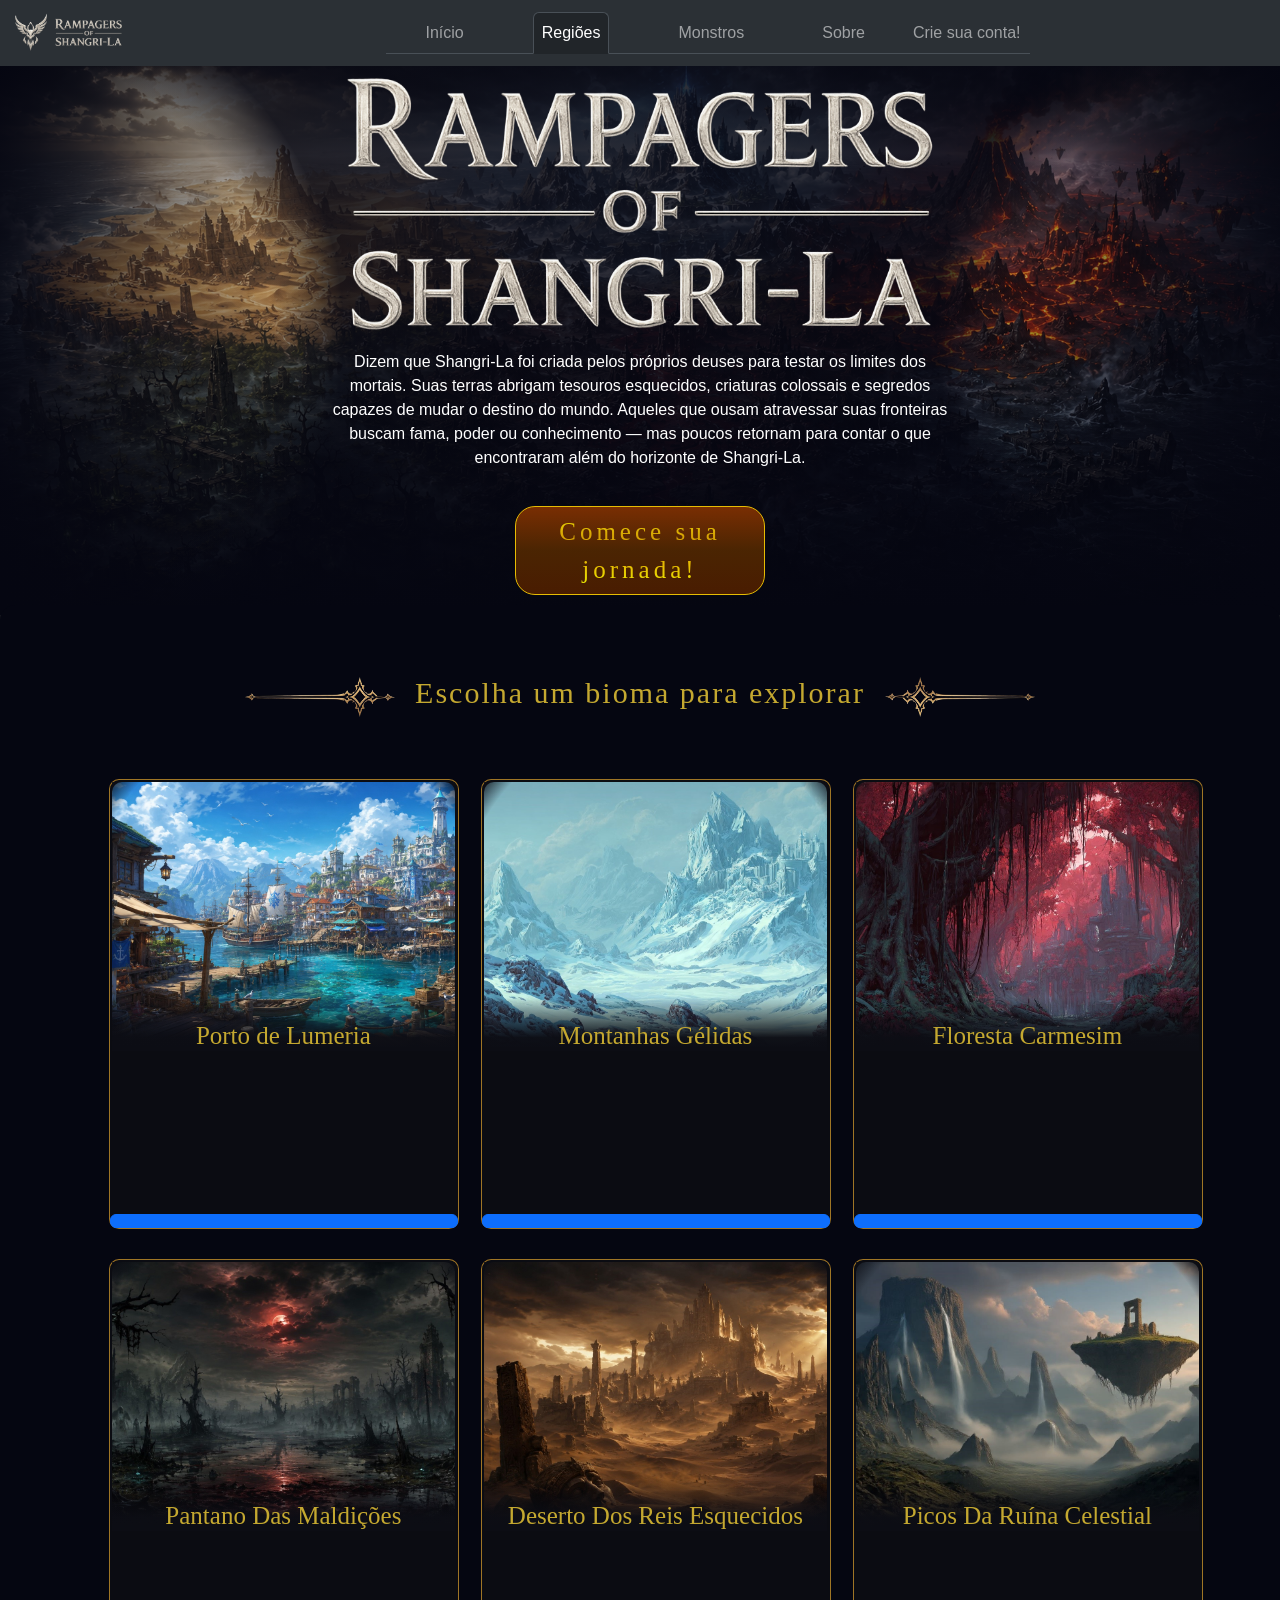
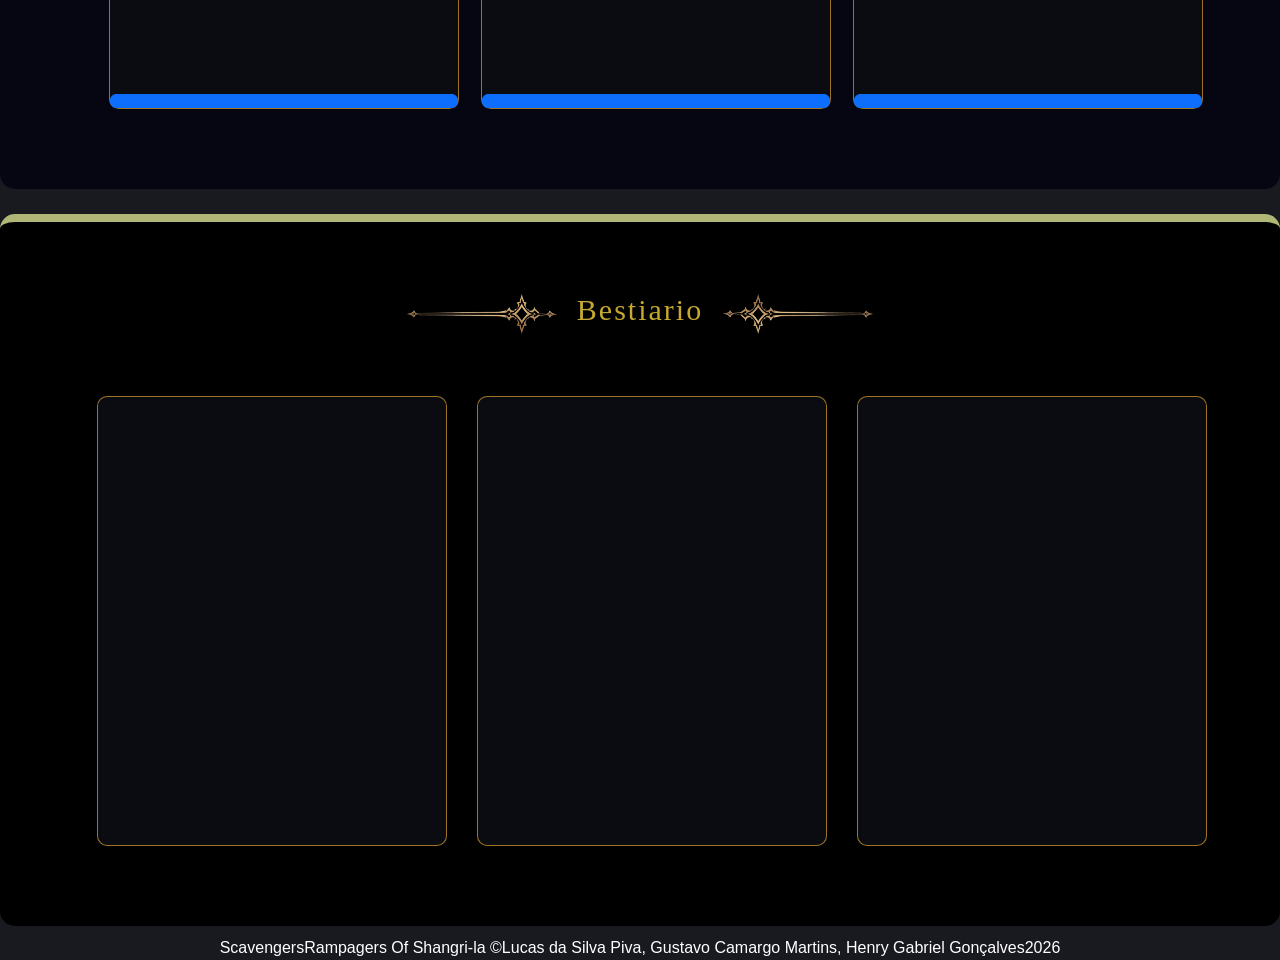
==== PaginaInicial/index.html @ 861e83c0 "feat: schemes of bestiario ajuste da navbar na pagina inicial. esquema do bestiario pronto." ====
<!DOCTYPE html>
<html lang="pt-br">
<head>
    <meta charset="UTF-8">
    <meta name="viewport" content="width=device-width, initial-scale=1.0">
    <title>Rampagers of Shangri-la</title>

    <link rel="stylesheet" href="https://cdn.jsdelivr.net/npm/bootstrap@5.3.8/dist/css/bootstrap.min.css">
    <link rel="stylesheet" href="./style.css">
</head>
<body>
    <header>
        <nav class="navbar navbar-expand-lg bg-body-tertiary fixed-top" data-bs-theme="dark">
            <div class="container-fluid">
                <a class="navbar-brand" href="#"><img class="nav-logo" src="./Assets/img/Logo_RampegesOfShangri-la.png" alt="Rampeges Of Shangri-la"></a>
                <button class="navbar-toggler" type="button" data-bs-toggle="collapse" data-bs-target="#navbarNav" aria-controls="navbarNav" aria-expanded="false" aria-label="Toggle navigation">
                <span class="navbar-toggler-icon"></span>
                </button>
                <div class="collapse navbar-collapse justify-content-center" id="navbarNav">
                <ul class="navbar-nav nav-tabs">
                    <li class="nav-item m-nav-itens">
                    <a class="nav-link active" aria-current="page" href="#inicio">Início</a>
                    </li>
                    <li class="nav-item m-nav-itens">
                    <a class="nav-link" href="#regioes">Regiões</a>
                    </li>
                    <li class="nav-item m-nav-itens">
                    <a class="nav-link" href="#monstros">Monstros</a>
                    </li>
                    <li class="nav-item m-nav-itens">
                    <a class="nav-link" href="#sobre">Sobre</a>
                    </li>
                    <li>
                    <a class="nav-link" href="../PaginaCadastro/index.html">Crie sua conta!</a>
                    </li>
                </ul>
                </div>
            </div>
        </nav>        
    </header>

    <div class="espacamento"></div>
    
    <body>
        <section class="hero" id="inicio">

            <div class="justify-content-center d-flex">
                <div class="d-sombra-centro d-flex row">
                    <div class="sombra-left col-6"></div>
                    <div class="sombra-right col-6"></div>
                </div>
            </div>

            <div class="d-titulo-inicio">
                <img class="titulo-inicio" src="./Assets/img/Titulo_RampegesOfShangri-la.png" alt="Rampagers Of Shangri-La">
            </div>

            <div class="row">
                <div class="col-3"></div>
                <p class="descricao-inicio col-6">
                    Dizem que Shangri-La foi criada pelos próprios deuses para testar os limites dos mortais.
                    Suas terras abrigam tesouros esquecidos, criaturas colossais e segredos capazes de mudar o destino do mundo.
                    Aqueles que ousam atravessar suas fronteiras buscam fama, poder ou conhecimento
                    — mas poucos retornam para contar o que encontraram além do horizonte de Shangri-La. 
                </p>
                <div class="col-3"></div>
            </div>
            <div class="justify-content-center d-flex">
                <div class="d-btn-explorar justify-content-center d-flex">
                    <a class="btn btn-primary" id="btn-explorar" href="">Comece sua jornada!</a>
                </div>
            </div>
        </section>
        <section id="regioes">
            <div class="container">
                <div class="d-titulo-regioes">
                    <img class="left-titulo-regioes" src="./Assets/img/decoracao.png" alt="">
                    <h4 class="titulo-regioes">Escolha um bioma para explorar</h4>
                    <img class="right-titulo-regioes" src="./Assets/img/decoracao.png" alt="">
                </div>
                <div class="container-regioes d-flex justify-content-center flex-wrap">                    
                    
                    <div class="div-card row justify-content-center d-flex">
                        <!-- Porto Luméria -->
                        <div class="col-4">
                            <div class="card-regiao card d-flex">
                                <div class="card-img-porto-lumeria card-img d-flex">
                                    <h1 class="h1-card-regiao">Porto de Lumeria</h1>
                                </div>
                                <p class="descricao-regiao"></p>
                                <a class="btn btn-primary btn-regiao" id="btn-regiao-porto-lumeria" href="../Biomas/PORTO/index.html"></a>
                            </div>
                        </div>

                        <!-- Montanhas Gélidas -->
                        <div class="col-4"> 
                            <div class="card-regiao card d-flex">
                                <div class="card-img-montanhas-gelidas card-img d-flex">
                                    <h1 class="h1-card-regiao">Montanhas Gélidas</h1>
                                </div>
                                <p class="descricao-regiao"></p>
                                <a class="btn btn-primary btn-regiao" id="btn-regiao-montanhas-gelidas" href="../Biomas/MONTANHAS-GELIDAS/index.html"></a>
                            </div>
                        </div>

                        <!-- Floresta Carmesim -->
                        <div class="col-4">
                            <div class="card-regiao card d-flex">
                                <div class="card-img-floresta-carmesim card-img d-flex">
                                    <h1 class="h1-card-regiao">Floresta Carmesim</h1>
                                </div>
                                <p class="descricao-regiao"></p>
                                <a class="btn btn-primary btn-regiao" id="btn-regiao-floresta-carmesim" href="../Biomas/FLORESTA-CARMESIM/index.html"></a>
                            </div>
                        </div>
                    </div>
                    <div class="div-card row justify-content-center d-flex">

                        <!-- Pantano Das Maldições -->
                        <div class="col-4">
                            <div class="card-regiao card d-flex">
                                <div class="card-img-pantano-maldicoes card-img d-flex">
                                    <h1 class="h1-card-regiao">Pantano Das Maldições</h1>
                                </div>
                                <p class="descricao-regiao"></p>
                                <a class="btn btn-primary btn-regiao" id="btn-regiao-pantano-maldicoes" href="../Biomas/PANTANO/index.html"></a>
                            </div>
                        </div>

                        <!-- Deserto Dos Reis Esquecidos -->
                        <div class="col-4">
                            <div class="card-regiao card d-flex">
                                <div class="card-img-deserto-reis-esquecidos card-img d-flex">
                                    <h1 class="h1-card-regiao">Deserto Dos Reis Esquecidos</h1>
                                </div>
                                <p class="descricao-regiao"></p>
                                <a class="btn btn-primary btn-regiao" id="btn-regiao-deserto-reis-esquecidos" href="../Biomas/DESERTO/index.html"></a>
                            </div>
                        </div>

                        <!-- Picos Da Ruína Celestial -->
                        <div class="col-4">
                            <div class="card-regiao card d-flex">
                                <div class="card-img-picos-ruina-celestial card-img d-flex">
                                    <h1 class="h1-card-regiao">Picos Da Ruína Celestial</h1>
                                </div>
                                <p class="descricao-regiao"></p>
                                <a class="btn btn-primary btn-regiao" id="btn-regiao-picos-ruina-celestial" href="../Biomas/PICO-CELESTIAL/index.html"></a>
                            </div>
                        </div>
                    </div>
                </div>
            </div>
        </section>
        <section id="monstros">
            <div class="container">
                <div class="d-titulo-monstros">
                    <img class="left-titulo-monstros" src="./Assets/img/decoracao.png" alt="">
                    <h2 class="titulo-monstros">Bestiario</h2>
                    <img class="right-titulo-monstros" src="./Assets/img/decoracao.png" alt="">
                </div>
                <div class="container-monstros d-flex justify-content-center gap-5 flex-wrap">
                    <div class="row justify-content-center">
                        <div class="col-4">
                            <div class="card-monstro card">
                                
                            </div>
                        </div>
                        <div class="col-4">
                            <div class="card-monstro card">
                                
                            </div>
                        </div>
                        <div class="col-4">
                            <div class="card-monstro card">
                                
                            </div>
                        </div>
                    </div>
                </div>
                
            </div>
        </section>
    </body>

    <footer class="justify-content-center d-flex inline">
        <div>Scavengers</div>
        <div>Rampagers Of Shangri-la ©      </div>
        <div>Lucas da Silva Piva, Gustavo Camargo Martins, Henry Gabriel Gonçalves      </div>
        <div>2026</div>
    </footer>

    <script src="./script.js"></script>
    <script src="https://cdn.jsdelivr.net/npm/bootstrap@5.3.8/dist/js/bootstrap.bundle.min.js"></script>
</body>
</html>
---- PaginaInicial/style.css ----
* {
    margin: 0;
    padding: 0;
    box-sizing: border-box;
}

body{
    background-color: #0c0d14f1;
    color: white;
    font-family: 'Segoe UI', Tahoma, Geneva, Verdana, sans-serif;
    margin: 0;
    padding: 0;
}

.m-nav-itens{
    margin-left: 30px;
    margin-right: 30px;
}

.nav-logo{
    height: 40px;
    width: 120px;
    margin: 0;
}

#inicio{
    position: relative;
    z-index: 0;
    background-image: url('./Assets/img/backgroudPaginaInicial.png');
    background-size: cover;
    scroll-margin-top: 80px;
    justify-content: center;
    display: block;
}

#inicio::before {
  content: "";
  position: absolute;
  inset: 0;
  background: linear-gradient(to top, rgb(5, 6, 17), transparent 60%);
}

.hero::after {
  content: "";
  position: absolute;
  inset: 0;
  background: radial-gradient(circle, transparent 40%, rgb(5, 6, 17));
}

.d-sombra-centro{
    position: absolute;
    inset: 0;
    z-index: 1;
}

/* sombra da esquerda */
.sombra-left{
    position: absolute;
    
    left: 0%;

    width: 50%;
    height: 100%;

    background: radial-gradient(
    circle at left,
    transparent 40%,
    rgba(5, 6, 17, 0.828) 50%,
    rgba(5, 6, 17, 0.835) 10%
    );
}

/* sombra da direita */
.sombra-right{
    position: absolute;
    
    right: 0%;

    width: 50%;
    height: 100%;

    background: radial-gradient(
    circle at right,
    transparent 40%,
    rgba(5, 6, 17, 0.828) 50%,
    rgba(5, 6, 17, 0.835) 10%
    );
}

.d-titulo-inicio{
    position: relative;
    z-index: 1;
    justify-content: center;
    display: flex;
}

.titulo-inicio{
    position: relative;
    z-index: 2;
    height: 300px;
    width: 600px;
}

.descricao-inicio{
    position: relative;
    z-index: 2;
    text-align:center;
}

.espacamento{
    margin-bottom: 50px;
}



.d-btn-explorar{
    z-index: 1;
    position: relative;
    width: 250px;
    margin: 20px;
    background:linear-gradient(
    to bottom,
    #792e03,
    #502701ec, 
    #491c01  
  );
    border:#e6bc03 1.5px solid;

    border-radius: 20px;
}

#btn-explorar{
    width: 200px;
    font-size: 25px;
    border: none;
    font-family: 'Cinzel', serif;
    letter-spacing: 4px;
    background: linear-gradient(
    to bottom,
    #f7ff05,
    #dfac05ec, 
    #e6bc03,  
    #e9fa00  
  );
  -webkit-background-clip: text;
  -webkit-text-fill-color: transparent;
  background-clip: text;
}

.card{
    transition: 0.3s;
}

.card:hover{
    transform: scale(1.05);
}

.div-card{
    display: flex;
    justify-content: center; 
    flex-wrap: wrap;         
    width: 100%;
}

.card-img{
    width: 98.5%;
    margin: 2px;
    border-radius: 10px;
    border-bottom-left-radius: 0;
    border-bottom-right-radius: 0;
    height: 60%;
    position: relative;
}

#regioes{
    position: relative;
    z-index: 1;
    background-color: rgb(5, 6, 17);
    scroll-margin-top: 60px;
    padding-top: 30px;
    padding-bottom: 80px;
    margin-bottom: 25px;
    margin-top: -10px;
    border-radius: 15px;

    flex-direction: column;
    align-items: center;    
    justify-content: center;
    display: flex;
}

.card-regiao{
    background-color: #0c0d14f1;
    width: 350px;
    height: 450px;
    color: white;

    display: flex;
    justify-content: flex-end;

    margin-top: 30px;
    margin-right: 15px;
    margin-left: 15px;

    border-radius: 10px;
    border: 1px solid #c8912ac9;
}

.d-titulo-regioes{
    justify-content: center;
    align-items: center;
    display: flex;
    padding-top: 40px;
    padding-bottom: 30px;
}

.titulo-regioes{
    font-size: 30px;
    font-family: 'Cinzel', serif;
    letter-spacing: 2px;
    color: #c4a830;
   
}

.left-titulo-regioes{
    margin-top: 0px;
    height: 40px;
    width: 150px;
    margin-right: 20px;
}

.right-titulo-regioes{
    margin-top: 0px;
    margin-left: 20px;
    height: 40px;
    width: 150px;
    
    rotate: 180deg;
}
.h1-card-regiao{
    font-family: 'Cinzel', serif;
    font-size: 25px;
    color: #c4a830;
    position: absolute;
    bottom: 0;   
    text-align: justify;                
    margin: 0;
}

.descricao-regiao{
    text-align: justify;
}

/* Porto De Luméria */

.card-img-porto-lumeria{
    position: absolute;
    top: 0;
    left: 0;
    padding: 10px;
    background-image:url(./Assets/img/portoDeLumeria.jpeg);
    background-size: cover;
    justify-content: center;
}

.card-img-porto-lumeria::before {
  content: "";
  position: absolute;
  inset: 0;
  background: linear-gradient(to top, #0c0d14 1%, #0c0d14fa 5%, transparent 20%);
}

.card-img-porto-lumeria::after {
  content: "";
  position: absolute;
  inset: 0;
  background: radial-gradient(circle, transparent 90%, #0c0d14ce 100%, #0c0d14c2 30%);
}

/* Montanhas Gélidas */

.card-img-montanhas-gelidas{
    position: absolute;
    top: 0;
    left: 0;
    padding: 10px;
    background-image:url(./Assets/img/montanhasGelidas.jpeg);
    background-size: cover;
    justify-content: center;
}

.card-img-montanhas-gelidas::before {
  content: "";
  position: absolute;
  inset: 0;
  background: linear-gradient(to top, #0c0d14 1%, #0c0d14fa 5%, transparent 20%);
}

.card-img-montanhas-gelidas::after {
  content: "";
  position: absolute;
  inset: 0;
  background: radial-gradient(circle, transparent 90%, #0c0d14ce 100%, #0c0d14c2 30%);
}

/* Floresta Carmesim */

.card-img-floresta-carmesim{
    position: absolute;
    top: 0;
    left: 0;
    padding: 10px;
    background-image:url(./Assets/img/florestaCarmesim.jpeg);
    background-size: cover;
    justify-content: center;
}

.card-img-floresta-carmesim::before {
  content: "";
  position: absolute;
  inset: 0;
  background: linear-gradient(to top, #0c0d14 1%, #0c0d14fa 5%, transparent 20%);
}

.card-img-floresta-carmesim::after {
  content: "";
  position: absolute;
  inset: 0;
  background: radial-gradient(circle, transparent 90%, #0c0d14ce 100%, #0c0d14c2 30%);
}

/* Pantano Das Maldições */

.card-img-pantano-maldicoes{
    position: absolute;
    top: 0;
    left: 0;
    padding: 10px;
    background-image:url(./Assets/img/pantanoDasMaldicoes.jpeg);
    background-size: cover;
    justify-content: center;
}

.card-img-pantano-maldicoes::before {
  content: "";
  position: absolute;
  inset: 0;
  background: linear-gradient(to top, #0c0d14 1%, #0c0d14fa 5%, transparent 20%);
}

.card-img-pantano-maldicoes::after {
  content: "";
  position: absolute;
  inset: 0;
  background: radial-gradient(circle, transparent 90%, #0c0d14ce 100%, #0c0d14c2 30%);
}

/* Deserto Dos Reis Esquecidos */

.card-img-deserto-reis-esquecidos{
    position: absolute;
    top: 0;
    left: 0;
    padding: 10px;
    background-image:url(./Assets/img/desertoDosReisEsquecidos.jpeg);
    background-size: cover;
    justify-content: center;
}

.card-img-deserto-reis-esquecidos::before {
  content: "";
  position: absolute;
  inset: 0;
  background: linear-gradient(to top, #0c0d14 1%, #0c0d14fa 5%, transparent 20%);
}

.card-img-deserto-reis-esquecidos::after {
  content: "";
  position: absolute;
  inset: 0;
  background: radial-gradient(circle, transparent 90%, #0c0d14ce 100%, #0c0d14c2 30%);
}

/* Picos Da Ruína Celestial */

.card-img-picos-ruina-celestial{
    position: absolute;
    top: 0;
    left: 0;
    padding: 10px;
    background-image:url(./Assets/img/picosDaRuinaCelestial.jpeg);
    background-size: cover;
    justify-content: center;
}

.card-img-picos-ruina-celestial::before {
  content: "";
  position: absolute;
  inset: 0;
  background: linear-gradient(to top, #0c0d14 1%, #0c0d14fa 5%, transparent 20%);
}

.card-img-picos-ruina-celestial::after {
  content: "";
  position: absolute;
  inset: 0;
  background: radial-gradient(circle, transparent 90%, #0c0d14ce 100%, #0c0d14c2 30%);
}

#monstros{
    background-color: black;
    scroll-margin-top: 80px;
    padding-top: 30px;
    padding-bottom: 80px;
    margin-bottom: 10px;
    border-top: 8px solid #dfe796c9;
    border-radius: 15px;

    justify-content: center;
    align-items: center;
    display: flex;
}

.d-titulo-monstros{
    justify-content: center;
    align-items: center;
    display: flex;
    padding-top: 40px;
    padding-bottom: 30px;
}

.titulo-monstros{
    font-size: 30px;
    font-family: 'Cinzel', serif;
    letter-spacing: 2px;
    color: #c4a830;
   
}

.left-titulo-monstros{
    margin-top: 0px;
    height: 40px;
    width: 150px;
    margin-right: 20px;
}

.right-titulo-monstros{
    margin-top: 0px;
    margin-left: 20px;
    height: 40px;
    width: 150px;
    
    rotate: 180deg;
}

.card-monstro{
    background-color: #0c0d14f1;
    width: 350px;
    height: 450px;
    color: white;

    display: flex;
    justify-content: flex-end;

    margin-top: 30px;
    margin-right: 15px;
    margin-left: 15px;

    border-radius: 10px;
    border: 1px solid #c8912ac9;
}
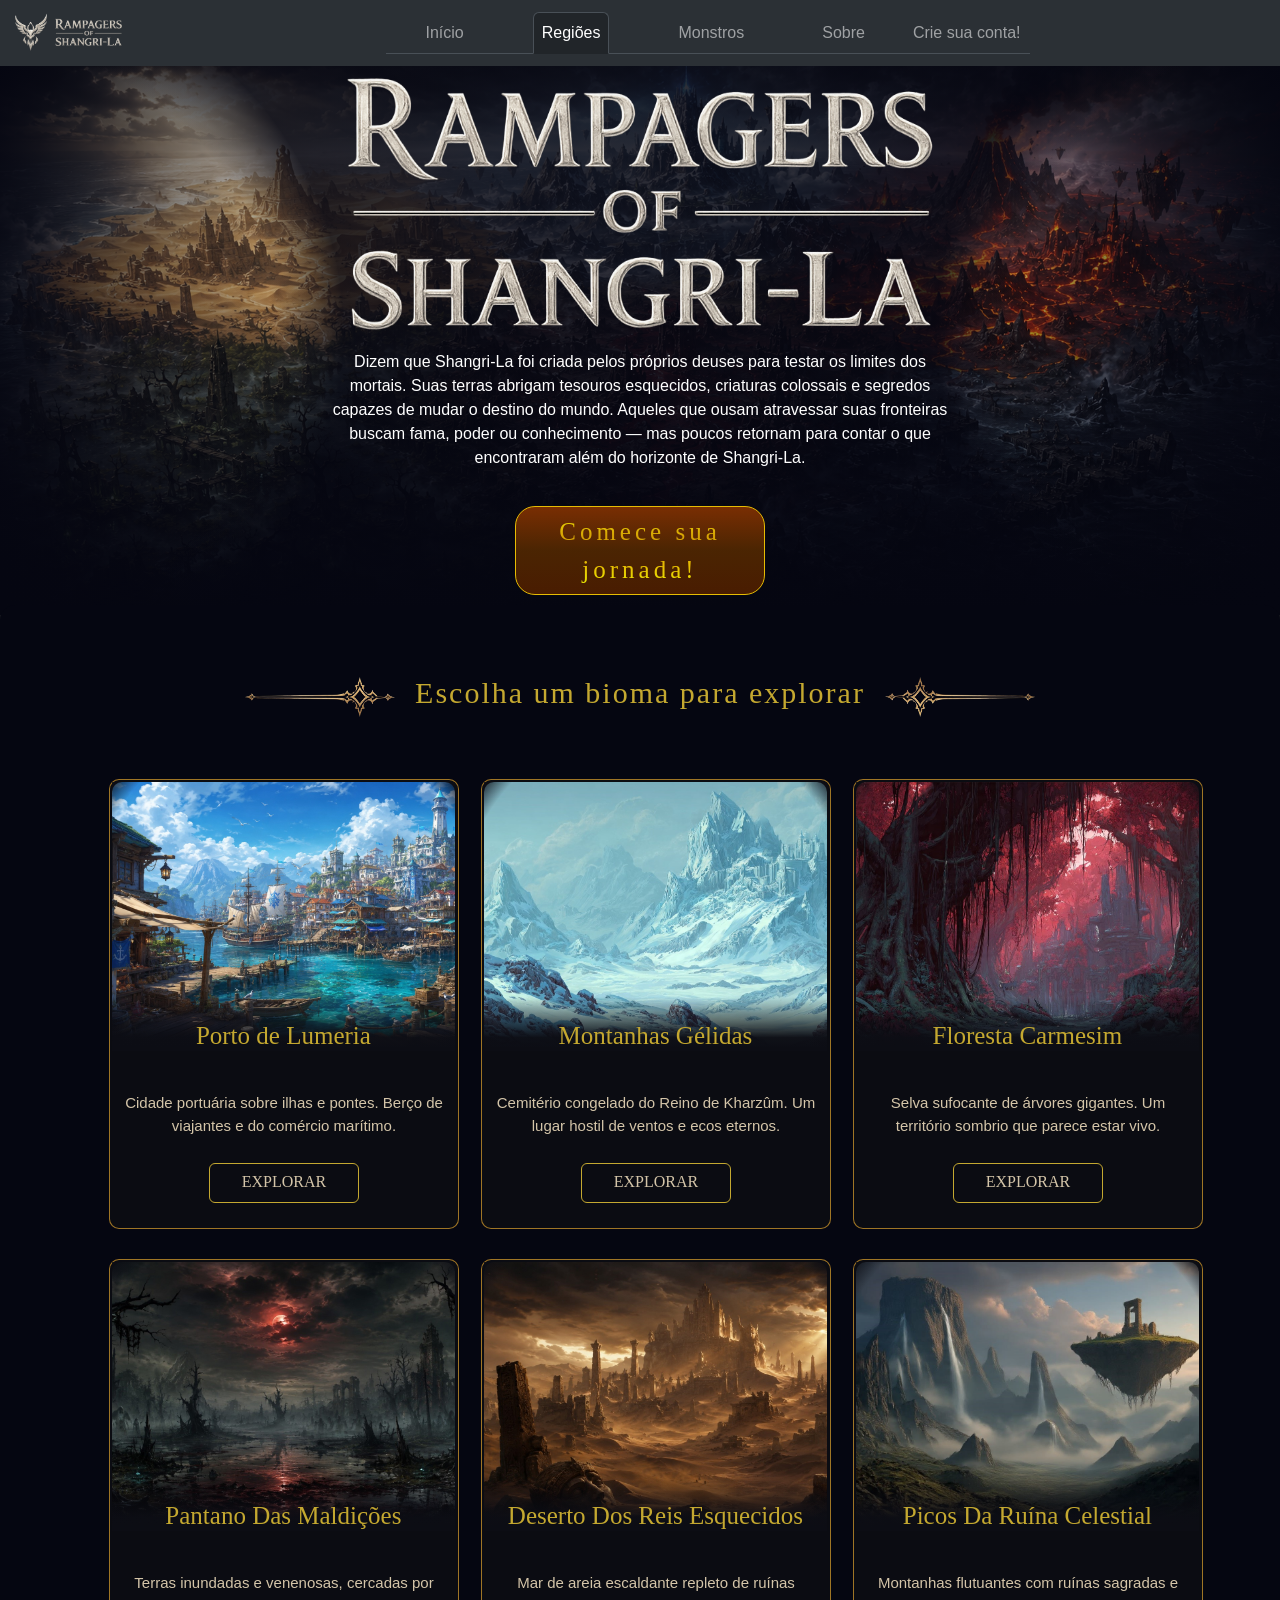
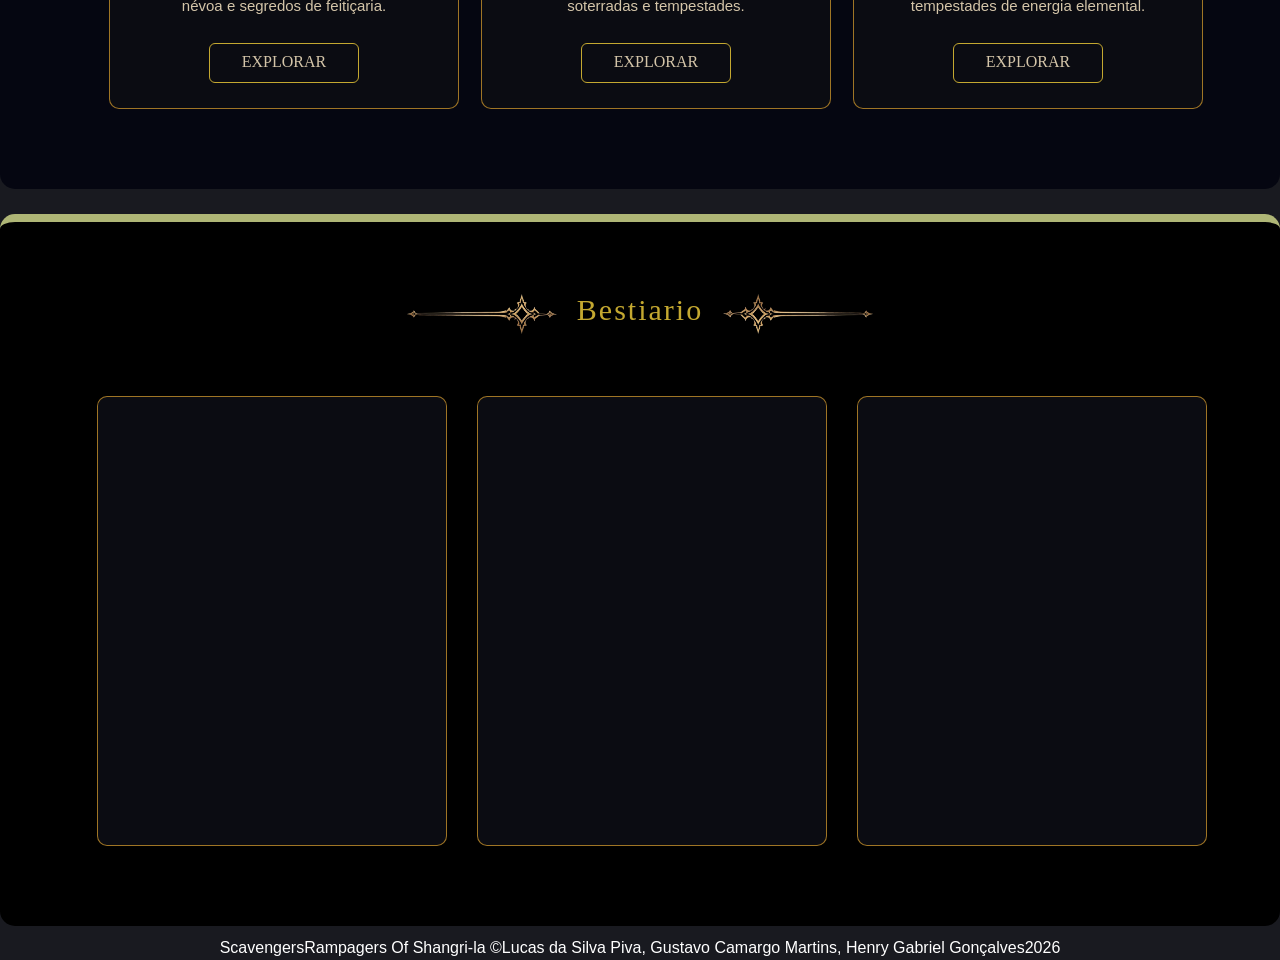
==== commit ac83fcb2: "Merge branch 'main' of https://github.com/Gustavock22/Rampagers-of-Shangri-la" ====
--- a/PaginaInicial/index.html
+++ b/PaginaInicial/index.html
@@ -87,8 +87,9 @@
                                 <div class="card-img-porto-lumeria card-img d-flex">
                                     <h1 class="h1-card-regiao">Porto de Lumeria</h1>
                                 </div>
-                                <p class="descricao-regiao"></p>
-                                <a class="btn btn-primary btn-regiao" id="btn-regiao-porto-lumeria" href="../Biomas/PORTO/index.html"></a>
+                                <p class="descricao-regiao">
+                                    Cidade portuária sobre ilhas e pontes. Berço de viajantes e do comércio marítimo.
+                                </p> <a class="btn btn-regiao btn-regiao-texto" id="btn-regiao-porto-lumeria" href="../Biomas/PORTO/index.html">EXPLORAR</a>
                             </div>
                         </div>
 
@@ -98,8 +99,9 @@
                                 <div class="card-img-montanhas-gelidas card-img d-flex">
                                     <h1 class="h1-card-regiao">Montanhas Gélidas</h1>
                                 </div>
-                                <p class="descricao-regiao"></p>
-                                <a class="btn btn-primary btn-regiao" id="btn-regiao-montanhas-gelidas" href="../Biomas/MONTANHAS-GELIDAS/index.html"></a>
+                                <p class="descricao-regiao">
+                                    Cemitério congelado do Reino de Kharzûm. Um lugar hostil de ventos e ecos eternos.                                </p>
+                                <a class="btn btn-regiao btn-regiao-texto" id="btn-regiao-montanhas-gelidas" href="../Biomas/MONTANHAS-GELIDAS/index.html">EXPLORAR</a>
                             </div>
                         </div>
 
@@ -109,8 +111,9 @@
                                 <div class="card-img-floresta-carmesim card-img d-flex">
                                     <h1 class="h1-card-regiao">Floresta Carmesim</h1>
                                 </div>
-                                <p class="descricao-regiao"></p>
-                                <a class="btn btn-primary btn-regiao" id="btn-regiao-floresta-carmesim" href="../Biomas/FLORESTA-CARMESIM/index.html"></a>
+                                <p class="descricao-regiao">
+                                    Selva sufocante de árvores gigantes. Um território sombrio que parece estar vivo.                                </p>
+                                <a class="btn btn-regiao btn-regiao-texto" id="btn-regiao-floresta-carmesim" href="../Biomas/FLORESTA-CARMESIM/index.html">EXPLORAR</a>
                             </div>
                         </div>
                     </div>
@@ -122,8 +125,10 @@
                                 <div class="card-img-pantano-maldicoes card-img d-flex">
                                     <h1 class="h1-card-regiao">Pantano Das Maldições</h1>
                                 </div>
-                                <p class="descricao-regiao"></p>
-                                <a class="btn btn-primary btn-regiao" id="btn-regiao-pantano-maldicoes" href="../Biomas/PANTANO/index.html"></a>
+                                <p class="descricao-regiao">
+                                    Terras inundadas e venenosas, cercadas por névoa e segredos de feitiçaria.
+                                </p>
+                                <a class="btn btn-regiao btn-regiao-texto" id="btn-regiao-pantano-maldicoes" href="../Biomas/PANTANO/index.html">EXPLORAR</a>
                             </div>
                         </div>
 
@@ -133,8 +138,10 @@
                                 <div class="card-img-deserto-reis-esquecidos card-img d-flex">
                                     <h1 class="h1-card-regiao">Deserto Dos Reis Esquecidos</h1>
                                 </div>
-                                <p class="descricao-regiao"></p>
-                                <a class="btn btn-primary btn-regiao" id="btn-regiao-deserto-reis-esquecidos" href="../Biomas/DESERTO/index.html"></a>
+                                <p class="descricao-regiao">
+                                    Mar de areia escaldante repleto de ruínas soterradas e tempestades.
+                                </p>
+                                <a class="btn btn-regiao btn-regiao-texto" id="btn-regiao-deserto-reis-esquecidos" href="../Biomas/DESERTO/index.html">EXPLORAR</a>
                             </div>
                         </div>
 
@@ -144,8 +151,10 @@
                                 <div class="card-img-picos-ruina-celestial card-img d-flex">
                                     <h1 class="h1-card-regiao">Picos Da Ruína Celestial</h1>
                                 </div>
-                                <p class="descricao-regiao"></p>
-                                <a class="btn btn-primary btn-regiao" id="btn-regiao-picos-ruina-celestial" href="../Biomas/PICO-CELESTIAL/index.html"></a>
+                                <p class="descricao-regiao">
+                                    Montanhas flutuantes com ruínas sagradas e tempestades de energia elemental.
+                                </p>
+                                <a class="btn btn-regiao btn-regiao-texto" id="btn-regiao-picos-ruina-celestial" href="../Biomas/PICO-CELESTIAL/index.html">EXPLORAR</a>
                             </div>
                         </div>
                     </div>
--- a/PaginaInicial/style.css
+++ b/PaginaInicial/style.css
@@ -189,14 +189,16 @@
     display: flex;
 }
 
-.card-regiao{
+.card-regiao {
     background-color: #0c0d14f1;
     width: 350px;
     height: 450px;
     color: white;
 
     display: flex;
+    flex-direction: column;
     justify-content: flex-end;
+    align-items: center; 
 
     margin-top: 30px;
     margin-right: 15px;
@@ -405,6 +407,29 @@
   position: absolute;
   inset: 0;
   background: radial-gradient(circle, transparent 90%, #0c0d14ce 100%, #0c0d14c2 30%);
+}
+
+.descricao-regiao{
+    color: #D4C5A9;
+    font-size: 15px;
+    text-align: center;
+    padding: 10px;
+}
+
+.btn-regiao{
+    height: 40px;
+    width: 150px;
+    margin-bottom: 25px;
+    border: 1px solid #c4a830;
+}
+.btn-regiao:hover {
+    border: 1px solid #c4a830;     
+    color: #FFF;
+    background-color: rgba(196, 168, 48, 0.1);
+}
+.btn-regiao-texto{
+    font-family: 'Cinzel', serif;
+    color : #D4C5A9;
 }
 
 #monstros{
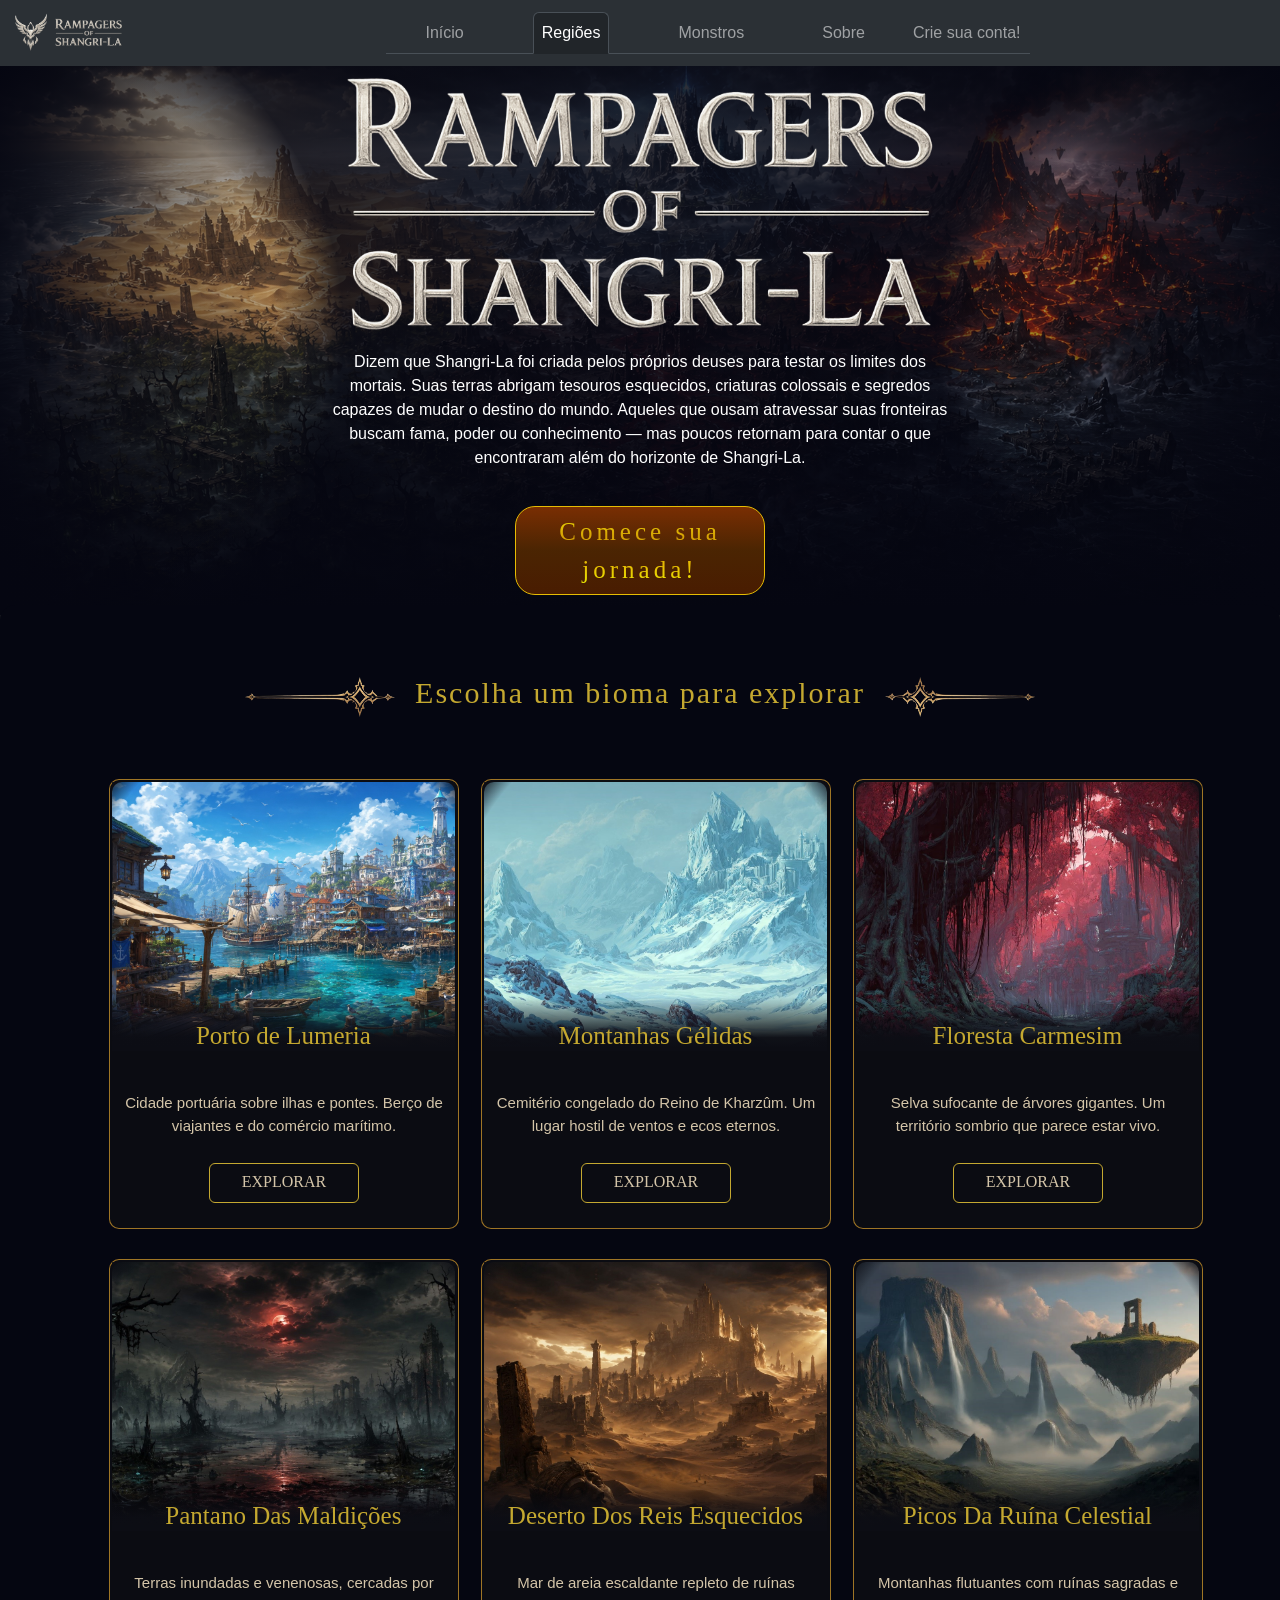
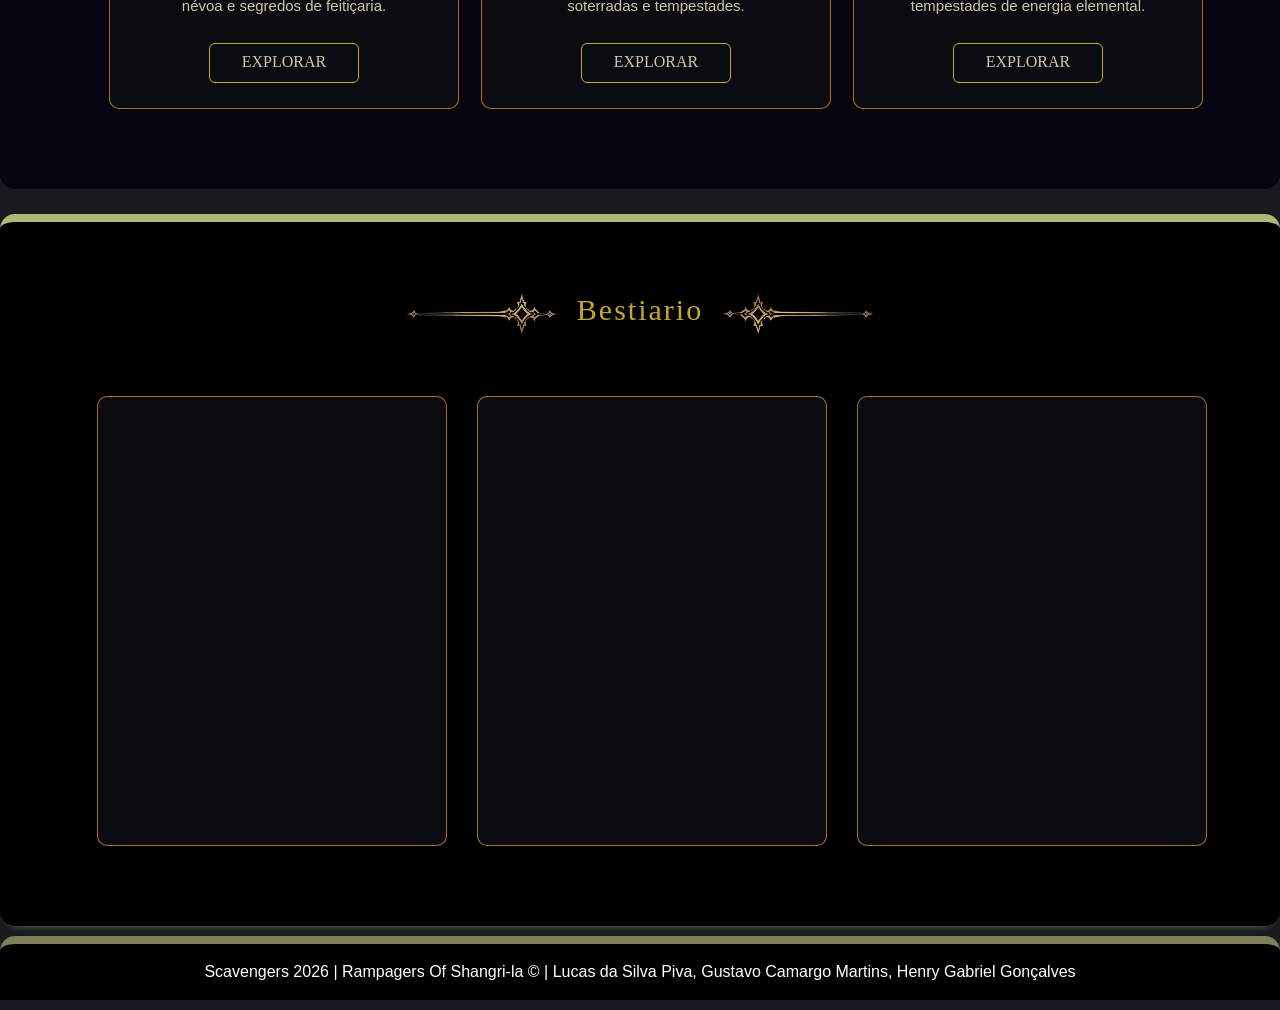
==== commit 298fc7c4: "feat: section and footer of Página inicial criada a section sobre. finalizado o footer." ====
--- a/PaginaInicial/index.html
+++ b/PaginaInicial/index.html
@@ -71,6 +71,7 @@
                 </div>
             </div>
         </section>
+
         <section id="regioes">
             <div class="container">
                 <div class="d-titulo-regioes">
@@ -161,6 +162,7 @@
                 </div>
             </div>
         </section>
+
         <section id="monstros">
             <div class="container">
                 <div class="d-titulo-monstros">
@@ -187,16 +189,22 @@
                         </div>
                     </div>
                 </div>
-                
+            </div>
+        </section>
+
+        <section id="sobre">
+            <div class="container">
+
             </div>
         </section>
     </body>
 
-    <footer class="justify-content-center d-flex inline">
-        <div>Scavengers</div>
-        <div>Rampagers Of Shangri-la ©      </div>
-        <div>Lucas da Silva Piva, Gustavo Camargo Martins, Henry Gabriel Gonçalves      </div>
-        <div>2026</div>
+    <footer class="text-white text-center py-3">
+        <div class="mb-0">
+            Scavengers 2026 |
+            Rampagers Of Shangri-la © |
+            Lucas da Silva Piva, Gustavo Camargo Martins, Henry Gabriel Gonçalves 
+        </div>
     </footer>
 
     <script src="./script.js"></script>
--- a/PaginaInicial/style.css
+++ b/PaginaInicial/style.css
@@ -444,6 +444,8 @@
     justify-content: center;
     align-items: center;
     display: flex;
+
+    box-shadow: 0 8px 10px -10px #dfe796a1;
 }
 
 .d-titulo-monstros{
@@ -497,3 +499,12 @@
 
 
 
+footer{
+    background-color: black;
+    padding-top: 30px;
+    padding-bottom: 80px;
+    margin-bottom: 10px;
+    border-top: 8px solid #9ea371c9;
+    border-top-left-radius: 15px;
+    border-top-right-radius: 15px;
+}
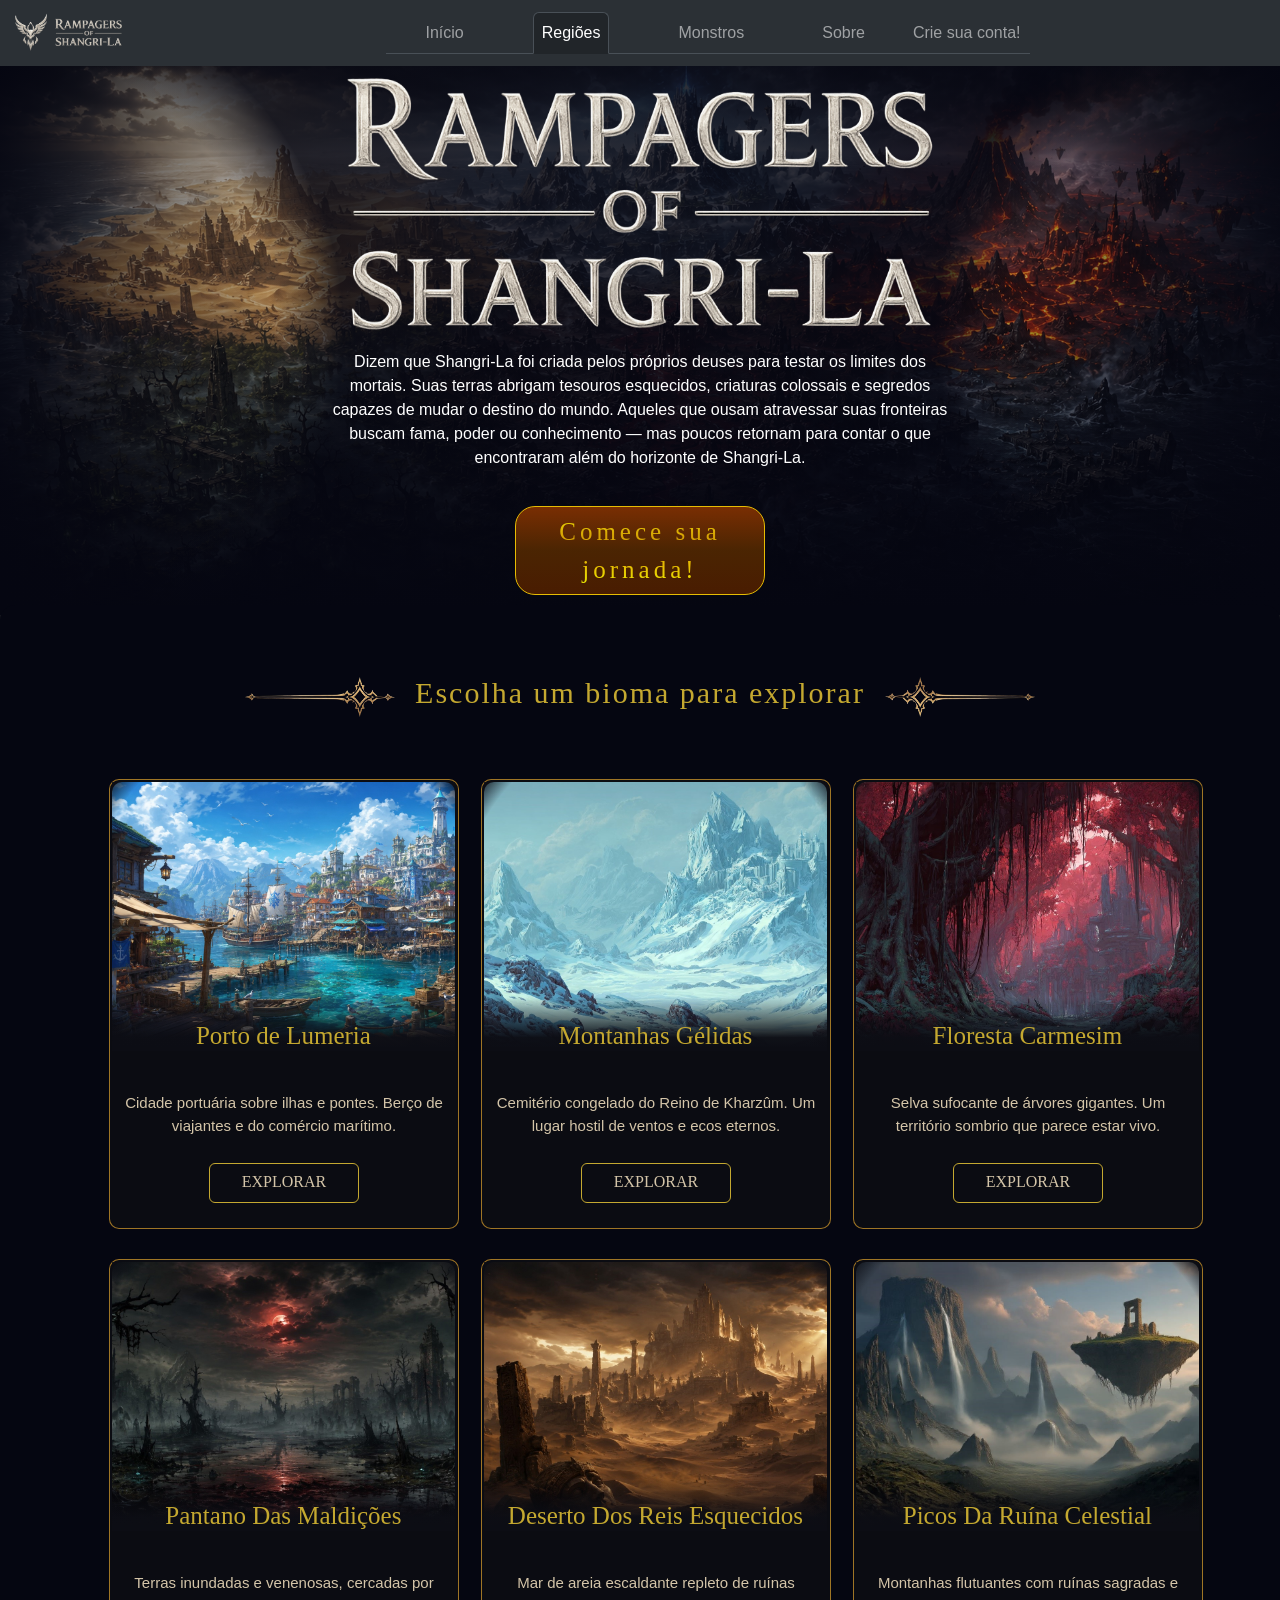
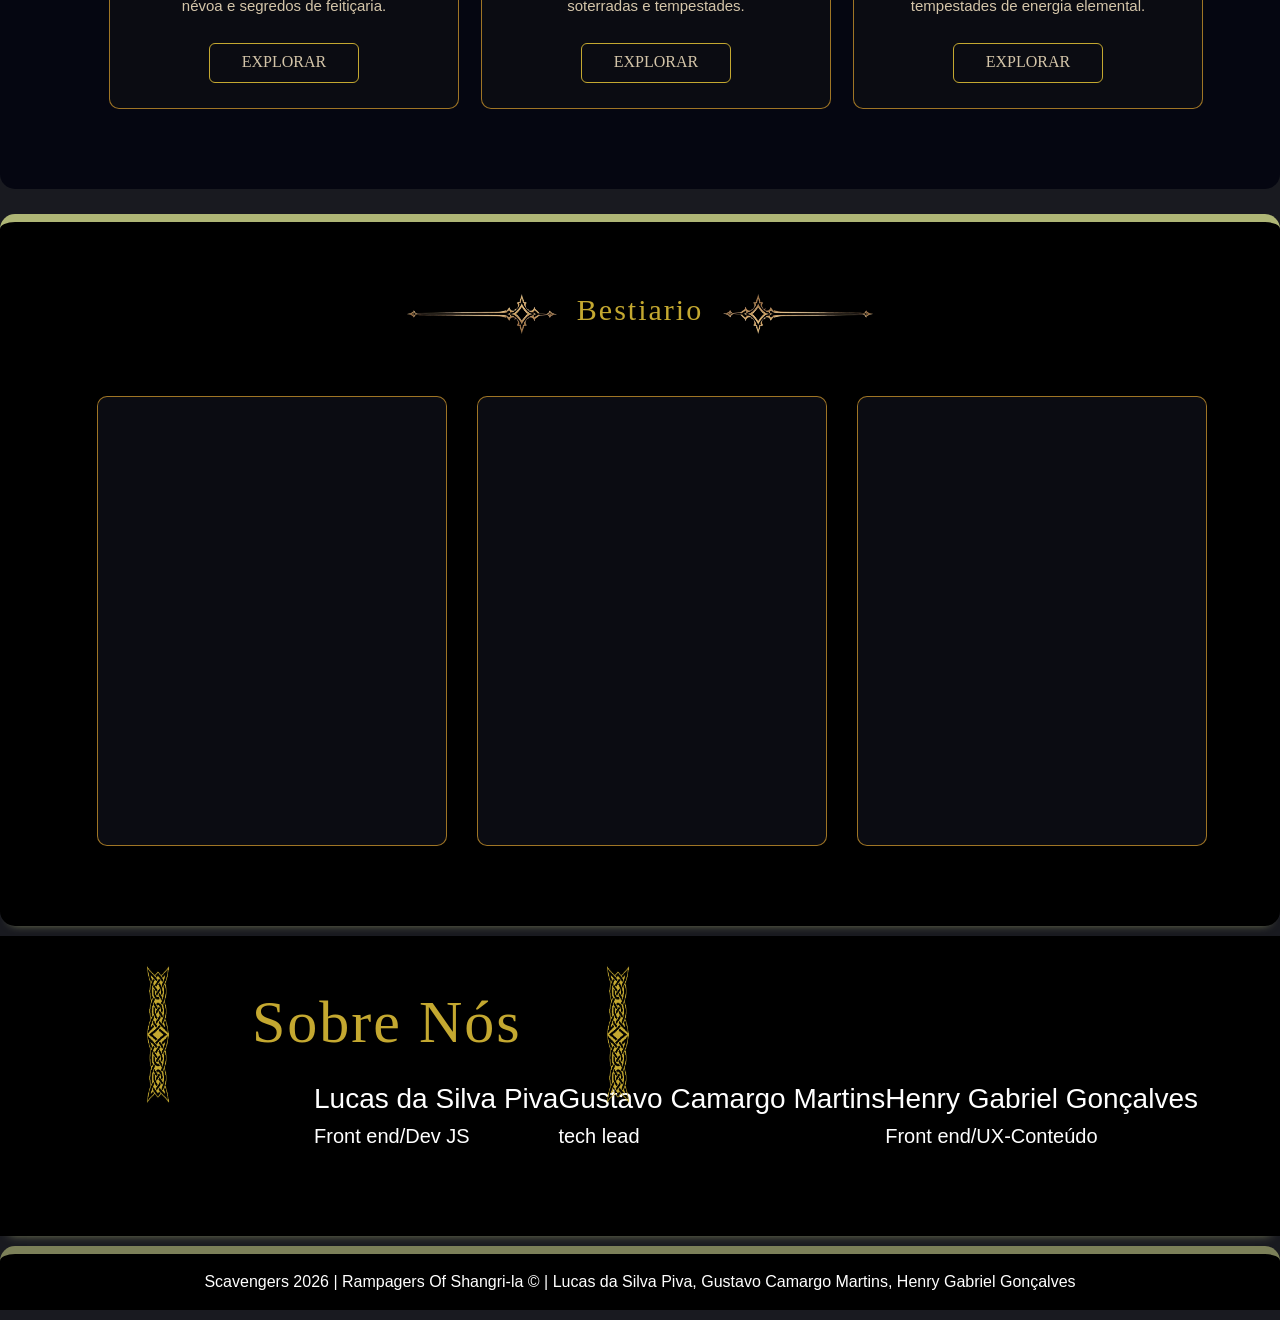
==== commit 22af2b0f: "feat: sobre and css esqueleto da section sobre e base do CSS." ====
--- a/PaginaInicial/index.html
+++ b/PaginaInicial/index.html
@@ -194,7 +194,34 @@
 
         <section id="sobre">
             <div class="container">
-
+                <div class="d-titulo-sobre d-flex">
+                    <img class="left-titulo-sobre" src="./Assets/img/entalhe.png" alt="">
+                    <h2 class="titulo-sobre">Sobre Nós</h2>
+                    <img class="right-titulo-sobre" src="./Assets/img/entalhe.png" alt="">
+                </div>
+                <div class="d-descricao-sobre">
+                    <p class="descricao-sobre"></p>
+                </div>
+                <div class="d-integrantes d-flex">
+                    <div class="lucas">
+                        <div class="card-nome card-lucas">
+                            <h3 class="nome-lucas">Lucas da Silva Piva</h3>
+                            <h5 class="integrante-funcao funcao-lucas">Front end/Dev JS</h5>
+                        </div>
+                    </div>
+                    <div class="gustavo">
+                        <div class="card-nome card-gustvo">
+                            <h3 class="nome-gustavo">Gustavo Camargo Martins</h3>
+                            <h5 class="integrante-funcao funcao-gustavo">tech lead</h5>
+                        </div>
+                    </div>
+                    <div class="henry">
+                        <div class="card-nome card-henry">
+                            <h3 class="nome-henry">Henry Gabriel Gonçalves</h3>
+                            <h5 class="integrante-funcao funcao-henry">Front end/UX-Conteúdo</h5>
+                        </div>
+                    </div>
+                </div>
             </div>
         </section>
     </body>
@@ -203,7 +230,7 @@
         <div class="mb-0">
             Scavengers 2026 |
             Rampagers Of Shangri-la © |
-            Lucas da Silva Piva, Gustavo Camargo Martins, Henry Gabriel Gonçalves 
+            Lucas da Silva Piva, Gustavo Camargo Martins, Henry Gabriel Gonçalves
         </div>
     </footer>
 
--- a/PaginaInicial/style.css
+++ b/PaginaInicial/style.css
@@ -499,6 +499,55 @@
 
 
 
+
+#sobre{
+    background-color: black;
+    scroll-margin-top: 80px;
+    padding-top: 30px;
+    padding-bottom: 80px;
+    margin-bottom: 10px; 
+    display: flex;
+
+    box-shadow: 0 8px 10px -10px #dfe796a1;
+}
+
+.d-titulo-sobre{
+    padding-top: 20px;
+    align-items: center;
+}
+
+.titulo-sobre{
+    font-size: 60px;
+    font-family: 'Cinzel', serif;
+    letter-spacing: 2px;
+    color: #c4a830;
+}
+
+.left-titulo-sobre{
+    margin-top: 20px;
+    margin-right: 20px;
+    height: 40px;
+    width: 150px;
+    
+    rotate: 90deg;
+}
+.right-titulo-sobre{
+    margin-top: 20px;
+    margin-left: 20px;
+    height: 40px;
+    width: 150px;
+    
+    rotate: 90deg;
+}
+
+.d-integrantes{
+    float: right;
+
+    clear: both;
+}
+
+
+
 footer{
     background-color: black;
     padding-top: 30px;
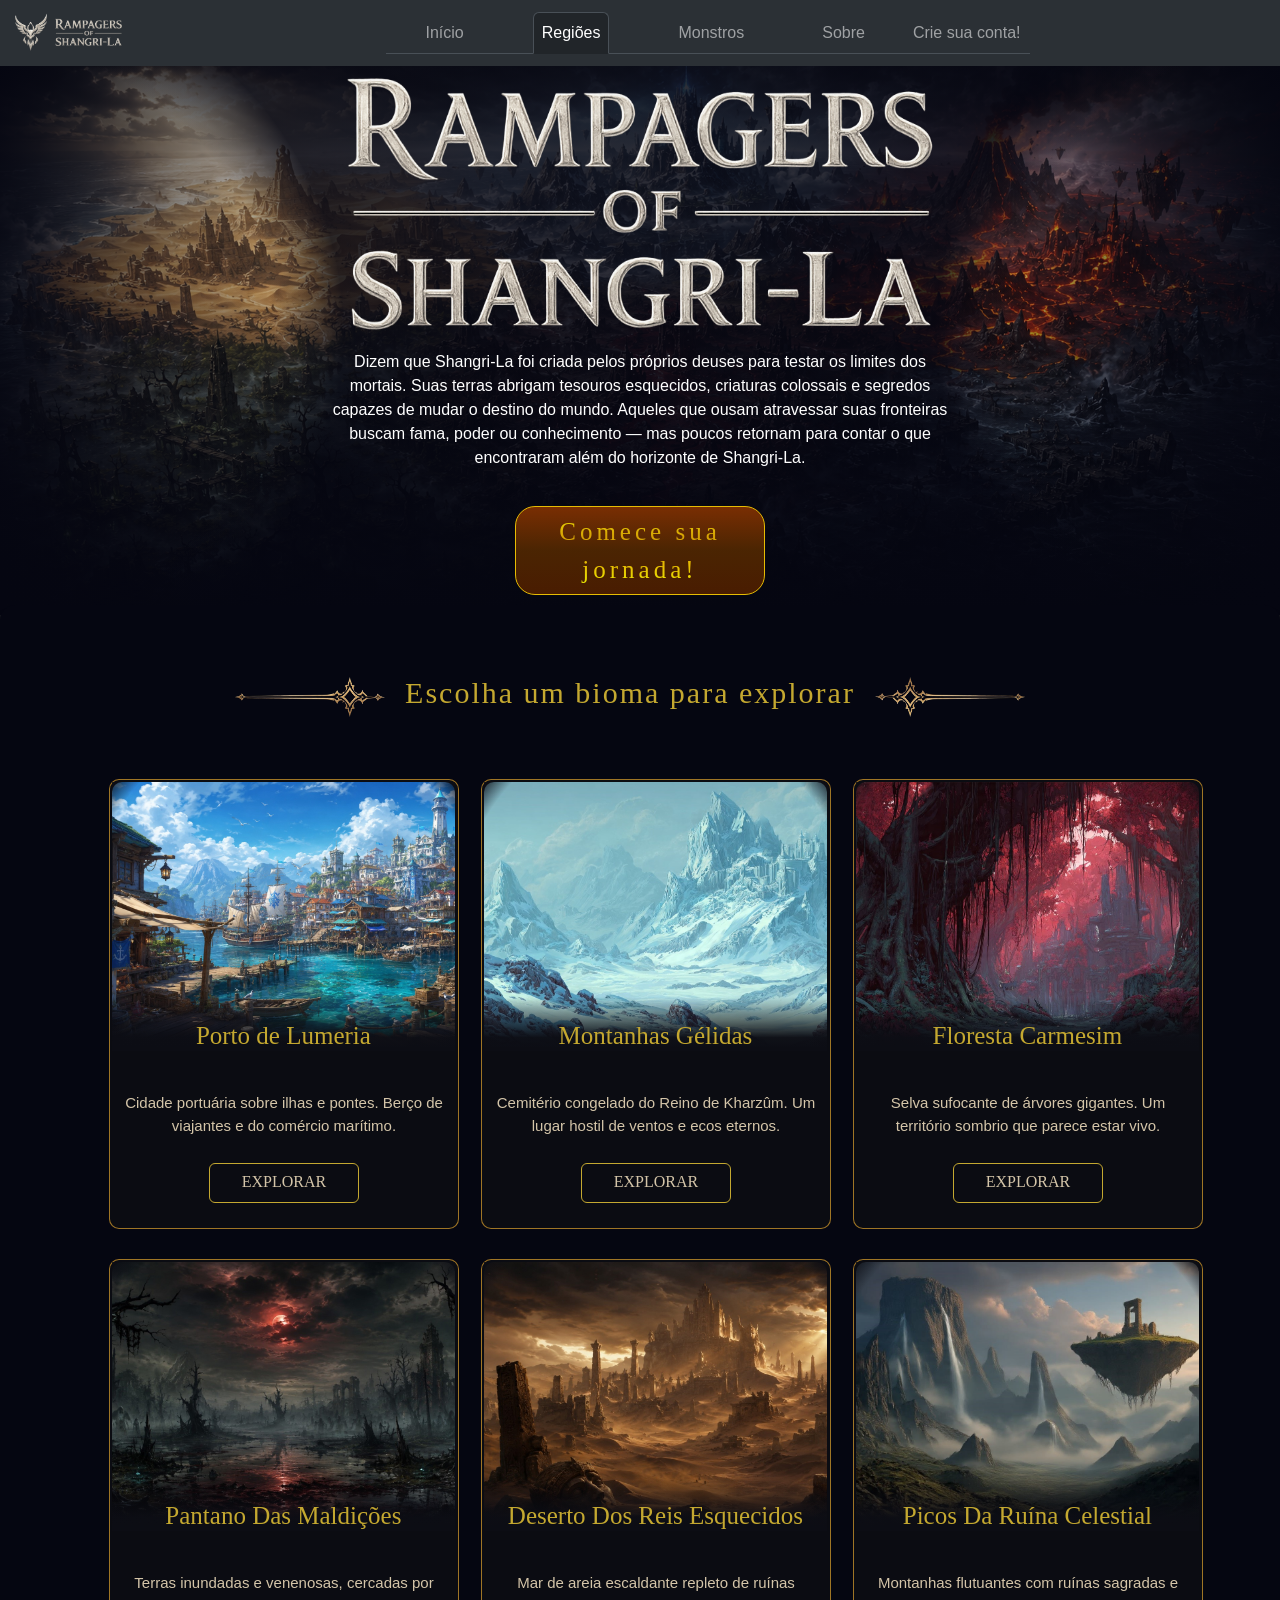
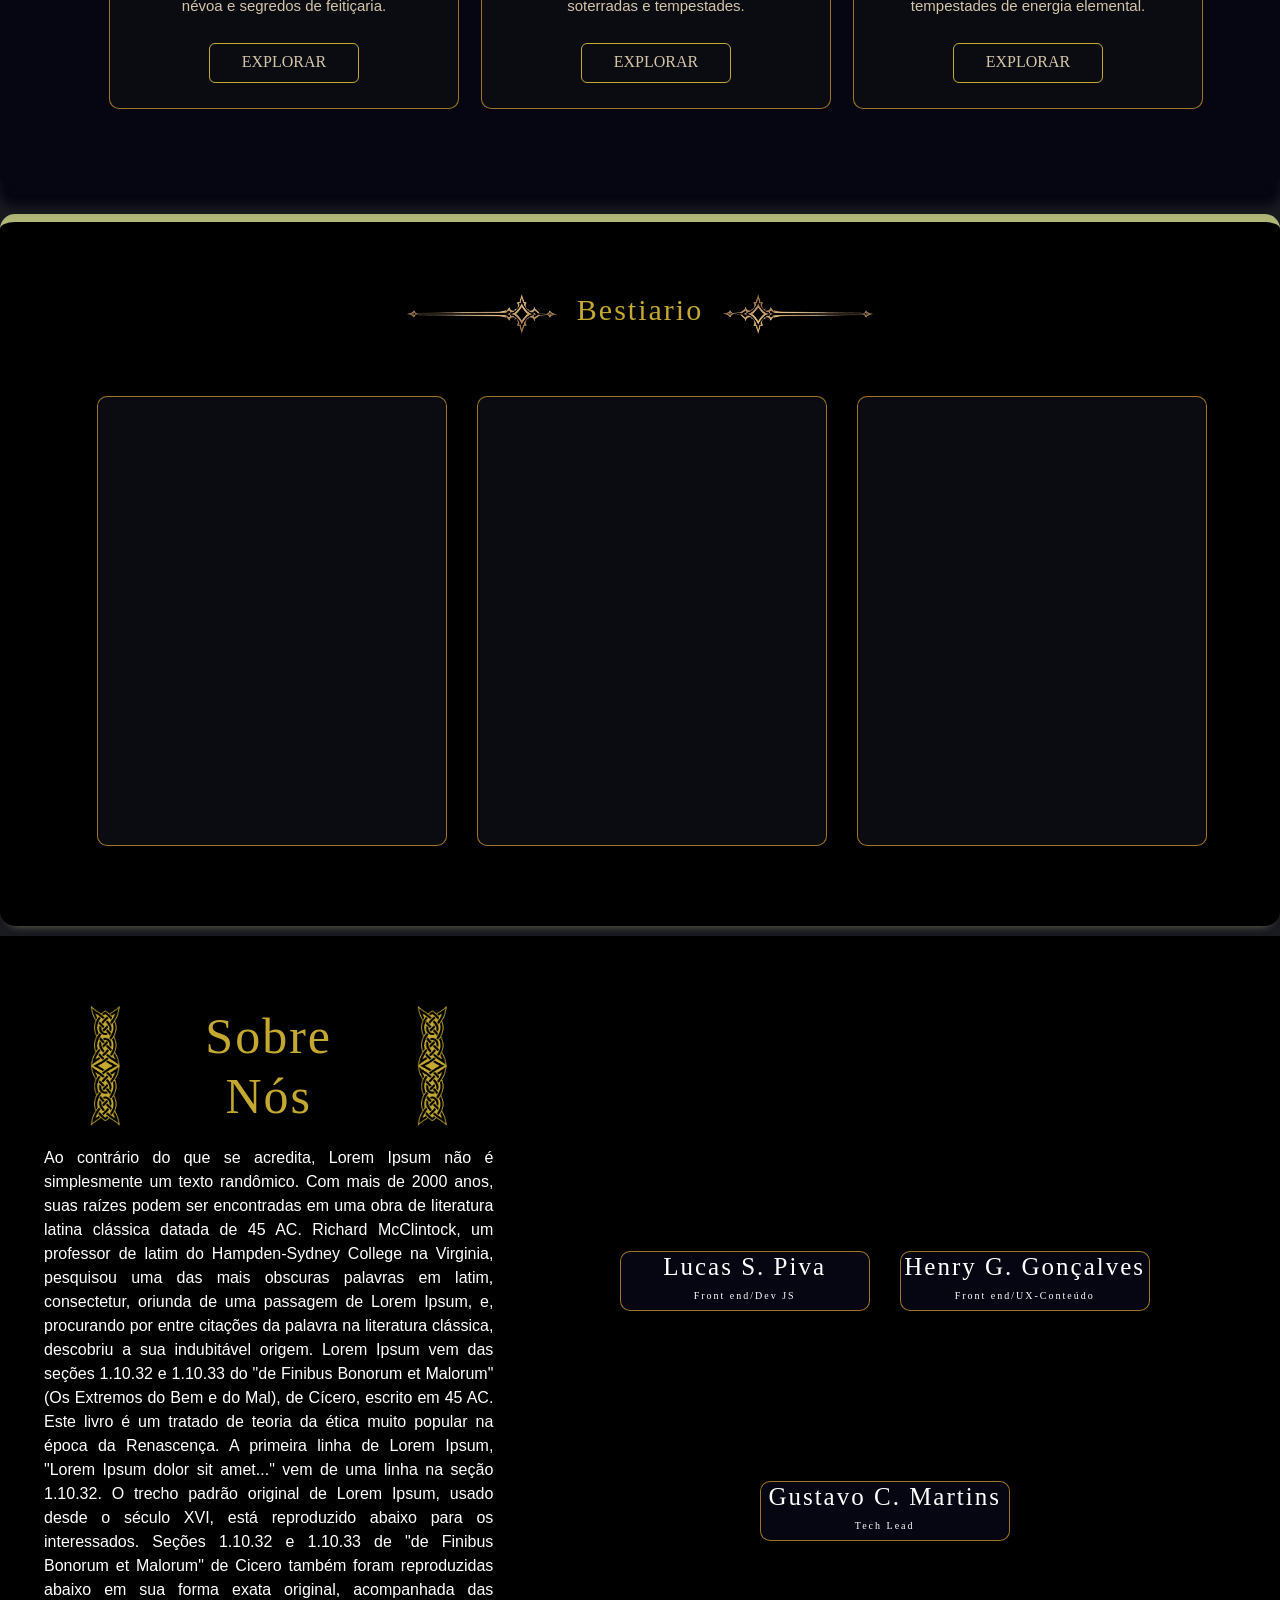
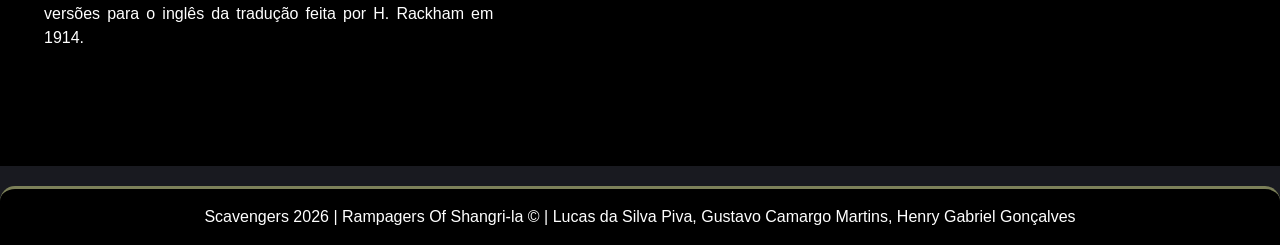
==== commit e45f6496: "feat: adjust of section "sobre", 80% ajustes na formatação, posicionamento e modelo da pagina sobre." ====
--- a/PaginaInicial/index.html
+++ b/PaginaInicial/index.html
@@ -193,32 +193,58 @@
         </section>
 
         <section id="sobre">
-            <div class="container">
-                <div class="d-titulo-sobre d-flex">
-                    <img class="left-titulo-sobre" src="./Assets/img/entalhe.png" alt="">
-                    <h2 class="titulo-sobre">Sobre Nós</h2>
-                    <img class="right-titulo-sobre" src="./Assets/img/entalhe.png" alt="">
-                </div>
-                <div class="d-descricao-sobre">
-                    <p class="descricao-sobre"></p>
-                </div>
-                <div class="d-integrantes d-flex">
-                    <div class="lucas">
-                        <div class="card-nome card-lucas">
-                            <h3 class="nome-lucas">Lucas da Silva Piva</h3>
-                            <h5 class="integrante-funcao funcao-lucas">Front end/Dev JS</h5>
-                        </div>
-                    </div>
-                    <div class="gustavo">
-                        <div class="card-nome card-gustvo">
-                            <h3 class="nome-gustavo">Gustavo Camargo Martins</h3>
-                            <h5 class="integrante-funcao funcao-gustavo">tech lead</h5>
-                        </div>
-                    </div>
-                    <div class="henry">
-                        <div class="card-nome card-henry">
-                            <h3 class="nome-henry">Henry Gabriel Gonçalves</h3>
-                            <h5 class="integrante-funcao funcao-henry">Front end/UX-Conteúdo</h5>
+            <div class="container-fluid px-4">
+                
+                <div class="row alinhamento">
+                    <div class="col-xl-5 col-lg-12 d-flex justify-content-center align-items-center">
+                        <div class="d-sobre">
+                            <div class="d-titulo-sobre d-flex justify-content-center">
+                                <img class="left-titulo-sobre" src="./Assets/img/entalhe.png" alt="">
+                                <h2 class="titulo-sobre m-0">Sobre Nós</h2>
+                                <img class="right-titulo-sobre" src="./Assets/img/entalhe.png" alt="">
+                            </div>
+                            <div class="d-descricao-sobre">
+                                <p class="descricao-sobre">
+                                    Ao contrário do que se acredita, Lorem Ipsum não é simplesmente um texto randômico.
+                                    Com mais de 2000 anos, suas raízes podem ser encontradas em uma obra de literatura latina clássica datada de 45 AC.
+                                    Richard McClintock, um professor de latim do Hampden-Sydney College na Virginia, 
+                                    pesquisou uma das mais obscuras palavras em latim, consectetur, oriunda de uma passagem de Lorem Ipsum, e, 
+                                    procurando por entre citações da palavra na literatura clássica, descobriu a sua indubitável origem. 
+                                    Lorem Ipsum vem das seções 1.10.32 e 1.10.33 do "de Finibus Bonorum et Malorum" (Os Extremos do Bem e do Mal), 
+                                    de Cícero, escrito em 45 AC. Este livro é um tratado de teoria da ética muito popular na época da Renascença.
+                                    A primeira linha de Lorem Ipsum, "Lorem Ipsum dolor sit amet..." vem de uma linha na seção 1.10.32.
+                                    O trecho padrão original de Lorem Ipsum, usado desde o século XVI, está reproduzido abaixo para os interessados. 
+                                    Seções 1.10.32 e 1.10.33 de "de Finibus Bonorum et Malorum" de Cicero também foram reproduzidas abaixo em sua forma exata original, 
+                                    acompanhada das versões para o inglês da tradução feita por H. Rackham em 1914.
+                                </p>
+                            </div>
+                        </div>
+                    </div>
+
+                    <div class="col-xl-7 col-lg-12 d-flex justify-content-center align-items-center">
+                        <div class="d-integrantes d-flex flex-wrap justify-content-center">
+                            
+                            <div class="lucas card-integrante">
+                                <div class="card-nome card-lucas">
+                                    <h3 class="nome-integrante nome-lucas">Lucas S. Piva</h3>
+                                    <h5 class="integrante-funcao funcao-lucas">Front end/Dev JS</h5>
+                                </div>
+                            </div>
+                            
+                            <div class="henry card-integrante">
+                                <div class="card-nome card-henry">
+                                    <h3 class="nome-integrante nome-henry">Henry G. Gonçalves</h3>
+                                    <h5 class="integrante-funcao funcao-henry">Front end/UX-Conteúdo</h5>
+                                </div>
+                            </div>
+
+                            <div class="gustavo card-integrante">
+                                <div class="card-nome card-gustvo">
+                                    <h3 class="nome-integrante nome-gustavo">Gustavo C. Martins</h3>
+                                    <h5 class="integrante-funcao funcao-gustavo">Tech Lead</h5>
+                                </div>
+                            </div>                         
+
                         </div>
                     </div>
                 </div>
--- a/PaginaInicial/style.css
+++ b/PaginaInicial/style.css
@@ -187,6 +187,8 @@
     align-items: center;    
     justify-content: center;
     display: flex;
+
+    box-shadow: 0 15px 10px 2px rgb(5, 6, 17);
 }
 
 .card-regiao {
@@ -224,21 +226,21 @@
    
 }
 
+.right-titulo-regioes,
 .left-titulo-regioes{
     margin-top: 0px;
     height: 40px;
     width: 150px;
     margin-right: 20px;
 }
-
 .right-titulo-regioes{
     margin-top: 0px;
     margin-left: 20px;
     height: 40px;
     width: 150px;
-    
     rotate: 180deg;
 }
+
 .h1-card-regiao{
     font-family: 'Cinzel', serif;
     font-size: 25px;
@@ -498,8 +500,6 @@
 }
 
 
-
-
 #sobre{
     background-color: black;
     scroll-margin-top: 80px;
@@ -507,8 +507,18 @@
     padding-bottom: 80px;
     margin-bottom: 10px; 
     display: flex;
-
-    box-shadow: 0 8px 10px -10px #dfe796a1;
+}
+
+.alinhamento {
+    justify-content: center;
+    align-items: center; 
+    width: 100%;
+    min-height: 50vh; 
+}
+
+.d-sobre{
+    margin: 10px;
+    padding: 10px;
 }
 
 .d-titulo-sobre{
@@ -517,43 +527,95 @@
 }
 
 .titulo-sobre{
-    font-size: 60px;
+    font-size: 50px;
     font-family: 'Cinzel', serif;
     letter-spacing: 2px;
     color: #c4a830;
-}
-
-.left-titulo-sobre{
+    text-align: center;
+}
+
+.left-titulo-sobre,
+.right-titulo-sobre {
+    height: 30px;
+    width: 120px;
+    rotate: 90deg;
+    margin: 0 -45px; 
+    margin-left: 1px;
+    margin-right: 1px;
+}
+
+.descricao-sobre{
     margin-top: 20px;
-    margin-right: 20px;
-    height: 40px;
-    width: 150px;
+    text-align: justify;
+}
+
+.d-integrantes{
+    margin: 10px;
+    padding: 10px;
+
+    justify-content: center;
+    align-items: center;
+    display: flex;
+}
+
+.card-integrante {
+    width: 250px;
+    height: 200px;
+    color: white;
     
-    rotate: 90deg;
-}
-.right-titulo-sobre{
-    margin-top: 20px;
-    margin-left: 20px;
-    height: 40px;
-    width: 150px;
-    
-    rotate: 90deg;
-}
-
-.d-integrantes{
-    float: right;
-
-    clear: both;
-}
-
+    display: flex;
+    flex-direction: column;
+    justify-content: flex-end;
+    align-items: center; 
+
+    margin: 15px; 
+    flex-shrink: 0;
+}
+
+.lucas{
+    background-image:url();
+
+}
+.gustavo{
+    background-image:url();
+
+}
+.henry{
+    background-image:url();
+
+}
+
+.card-nome{
+    height: 30%;
+    width: 100%;
+    background-color: rgb(5, 6, 17);
+    border-radius: 10px;
+    border: 1px solid #c8912ac9;
+
+    display: flex;
+    flex-direction: column;
+    justify-content: flex-end;
+    align-items: center; 
+}
+
+.nome-integrante{
+    font-size: 25px;
+    font-family: 'Cinzel', serif;
+    letter-spacing: 2px;
+}
+.integrante-funcao{
+    font-size: 10px;
+    font-family: 'Cinzel', serif;
+    letter-spacing: 2px;
+}
 
 
 footer{
     background-color: black;
-    padding-top: 30px;
-    padding-bottom: 80px;
-    margin-bottom: 10px;
-    border-top: 8px solid #9ea371c9;
+    padding-top: 15px;
+    padding-bottom: 20px;
+    margin-top: 20px;
+    border-top: 3px solid #9ea371c9;
     border-top-left-radius: 15px;
     border-top-right-radius: 15px;
 }
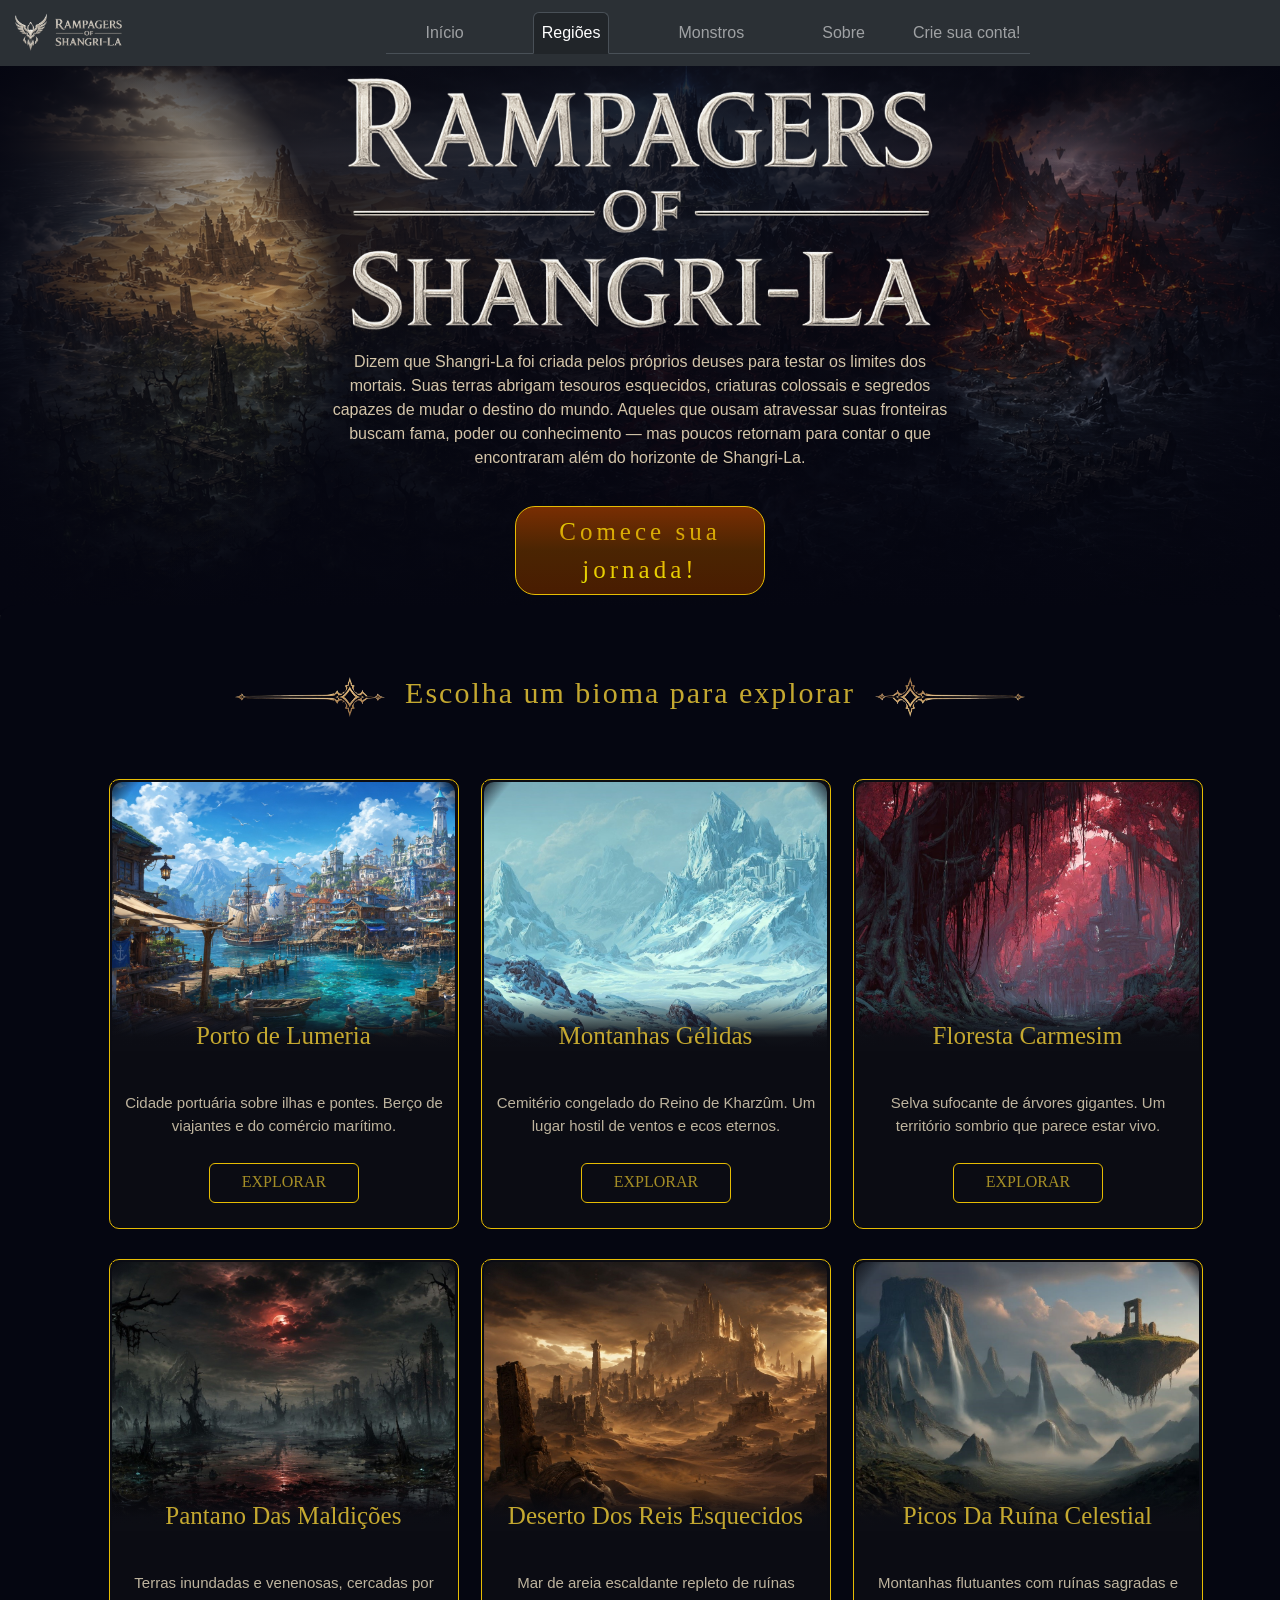
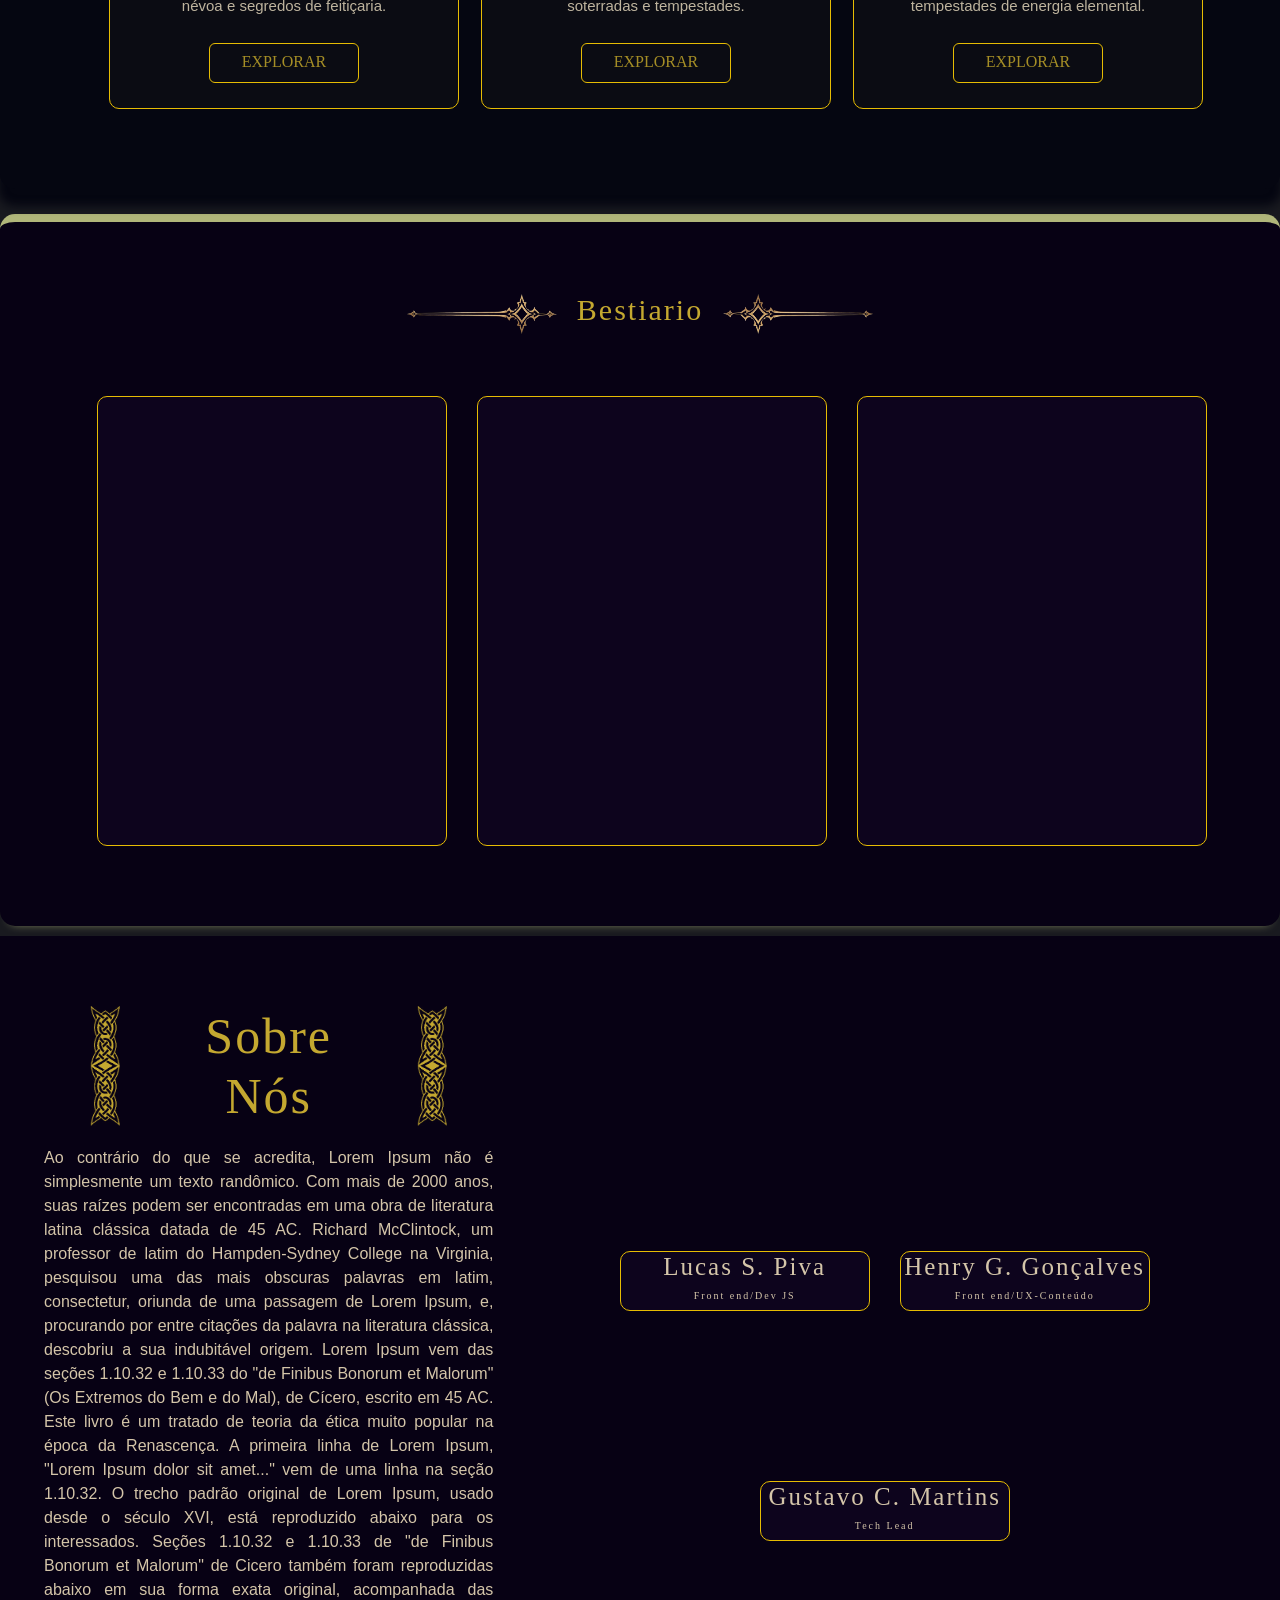
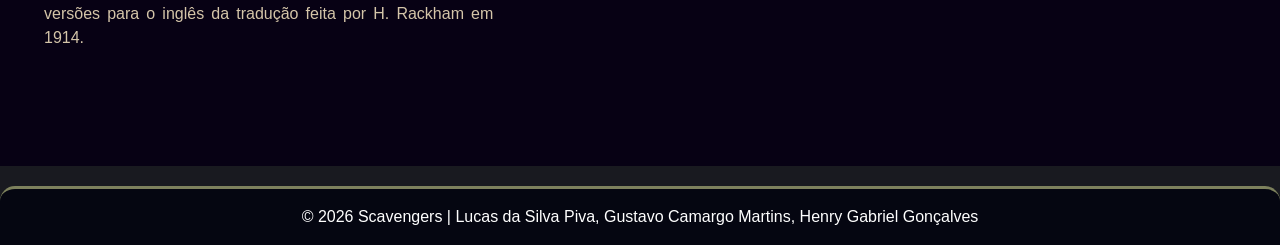
==== commit 8b84db77: "feat: nomenclaturas dos styles" ====
--- a/PaginaInicial/index.html
+++ b/PaginaInicial/index.html
@@ -254,9 +254,7 @@
 
     <footer class="text-white text-center py-3">
         <div class="mb-0">
-            Scavengers 2026 |
-            Rampagers Of Shangri-la © |
-            Lucas da Silva Piva, Gustavo Camargo Martins, Henry Gabriel Gonçalves
+            © 2026 Scavengers | Lucas da Silva Piva, Gustavo Camargo Martins, Henry Gabriel Gonçalves
         </div>
     </footer>
 
--- a/PaginaInicial/style.css
+++ b/PaginaInicial/style.css
@@ -1,3 +1,21 @@
+:root{
+    --cor-texto-primario    :   #D4C5A9;
+    --cor-texto-secundario  :   #beb49e;
+    --cor-principal-fundo   :   rgb(5, 6, 17);
+    --cor-principal-texto-destaque    :   #c4a830;
+    --cor-secundaria-texto-destaque   :   #a58e26;
+    --cor-principal-borda   :   #e6bc03;
+    --cor-secundaria-fundo  :   rgb(7, 1, 20);
+    --cor-card-backgroud   :   rgb(13, 4, 29);
+
+    --fonte-principal-texto-destaque  :     'Cinzel', serif;
+    --fonte-principal-texto           :     'Segoe UI', Tahoma, Geneva, Verdana, sans-serif;
+
+    --cor-borda-lucas       :   ;
+    --cor-borda-henry       :   ;
+    --cor-borda-gustavo     :   ;
+}
+
 * {
     margin: 0;
     padding: 0;
@@ -6,8 +24,8 @@
 
 body{
     background-color: #0c0d14f1;
-    color: white;
-    font-family: 'Segoe UI', Tahoma, Geneva, Verdana, sans-serif;
+    color: var(--cor-texto-primario);
+    font-family: var(--fonte-principal-texto);
     margin: 0;
     padding: 0;
 }
@@ -124,7 +142,7 @@
     #502701ec, 
     #491c01  
   );
-    border:#e6bc03 1.5px solid;
+    border: var(--cor-principal-borda) 1.5px solid;
 
     border-radius: 20px;
 }
@@ -133,7 +151,7 @@
     width: 200px;
     font-size: 25px;
     border: none;
-    font-family: 'Cinzel', serif;
+    font-family: var(--fonte-principal-texto-destaque);
     letter-spacing: 4px;
     background: linear-gradient(
     to bottom,
@@ -195,7 +213,7 @@
     background-color: #0c0d14f1;
     width: 350px;
     height: 450px;
-    color: white;
+    color: var(--cor-texto-primario);
 
     display: flex;
     flex-direction: column;
@@ -207,7 +225,7 @@
     margin-left: 15px;
 
     border-radius: 10px;
-    border: 1px solid #c8912ac9;
+    border: 1px solid var(--cor-principal-borda);
 }
 
 .d-titulo-regioes{
@@ -220,9 +238,9 @@
 
 .titulo-regioes{
     font-size: 30px;
-    font-family: 'Cinzel', serif;
+    font-family: var(--fonte-principal-texto-destaque);
     letter-spacing: 2px;
-    color: #c4a830;
+    color: var(--cor-principal-texto-destaque);
    
 }
 
@@ -242,9 +260,9 @@
 }
 
 .h1-card-regiao{
-    font-family: 'Cinzel', serif;
+    font-family: var(--fonte-principal-texto-destaque);
     font-size: 25px;
-    color: #c4a830;
+    color: var(--cor-principal-texto-destaque);
     position: absolute;
     bottom: 0;   
     text-align: justify;                
@@ -412,7 +430,7 @@
 }
 
 .descricao-regiao{
-    color: #D4C5A9;
+    color: var(--cor-texto-secundario);
     font-size: 15px;
     text-align: center;
     padding: 10px;
@@ -422,20 +440,20 @@
     height: 40px;
     width: 150px;
     margin-bottom: 25px;
-    border: 1px solid #c4a830;
+    border: 1px solid var(--cor-principal-borda);
 }
 .btn-regiao:hover {
-    border: 1px solid #c4a830;     
-    color: #FFF;
+    border: 1px solid var(--cor-principal-borda);     
+    color: var(--cor-texto-primario);
     background-color: rgba(196, 168, 48, 0.1);
 }
 .btn-regiao-texto{
-    font-family: 'Cinzel', serif;
-    color : #D4C5A9;
+    font-family: var(--fonte-principal-texto-destaque);
+    color : var(--cor-secundaria-texto-destaque);
 }
 
 #monstros{
-    background-color: black;
+    background-color: var(--cor-secundaria-fundo);
     scroll-margin-top: 80px;
     padding-top: 30px;
     padding-bottom: 80px;
@@ -460,9 +478,9 @@
 
 .titulo-monstros{
     font-size: 30px;
-    font-family: 'Cinzel', serif;
+    font-family: var(--fonte-principal-texto-destaque);
     letter-spacing: 2px;
-    color: #c4a830;
+    color: var(--cor-principal-texto-destaque);
    
 }
 
@@ -483,10 +501,10 @@
 }
 
 .card-monstro{
-    background-color: #0c0d14f1;
+    background-color: var(--cor-card-backgroud);
     width: 350px;
     height: 450px;
-    color: white;
+    color: var(--cor-texto-primario);
 
     display: flex;
     justify-content: flex-end;
@@ -496,12 +514,12 @@
     margin-left: 15px;
 
     border-radius: 10px;
-    border: 1px solid #c8912ac9;
+    border: 1px solid var(--cor-principal-borda);
 }
 
 
 #sobre{
-    background-color: black;
+    background-color: var(--cor-secundaria-fundo);
     scroll-margin-top: 80px;
     padding-top: 30px;
     padding-bottom: 80px;
@@ -528,9 +546,9 @@
 
 .titulo-sobre{
     font-size: 50px;
-    font-family: 'Cinzel', serif;
+    font-family: var(--fonte-principal-texto-destaque);
     letter-spacing: 2px;
-    color: #c4a830;
+    color: var(--cor-principal-texto-destaque);
     text-align: center;
 }
 
@@ -561,7 +579,7 @@
 .card-integrante {
     width: 250px;
     height: 200px;
-    color: white;
+    color: var(--cor-texto-primario);
     
     display: flex;
     flex-direction: column;
@@ -588,9 +606,9 @@
 .card-nome{
     height: 30%;
     width: 100%;
-    background-color: rgb(5, 6, 17);
+    background-color: var(--cor-card-backgroud);
     border-radius: 10px;
-    border: 1px solid #c8912ac9;
+    border: 1px solid var(--cor-principal-borda);
 
     display: flex;
     flex-direction: column;
@@ -600,18 +618,18 @@
 
 .nome-integrante{
     font-size: 25px;
-    font-family: 'Cinzel', serif;
+    font-family: var(--fonte-principal-texto-destaque);
     letter-spacing: 2px;
 }
 .integrante-funcao{
     font-size: 10px;
-    font-family: 'Cinzel', serif;
+    font-family: var(--fonte-principal-texto-destaque);
     letter-spacing: 2px;
 }
 
 
 footer{
-    background-color: black;
+    background-color: var(--cor-principal-fundo);
     padding-top: 15px;
     padding-bottom: 20px;
     margin-top: 20px;
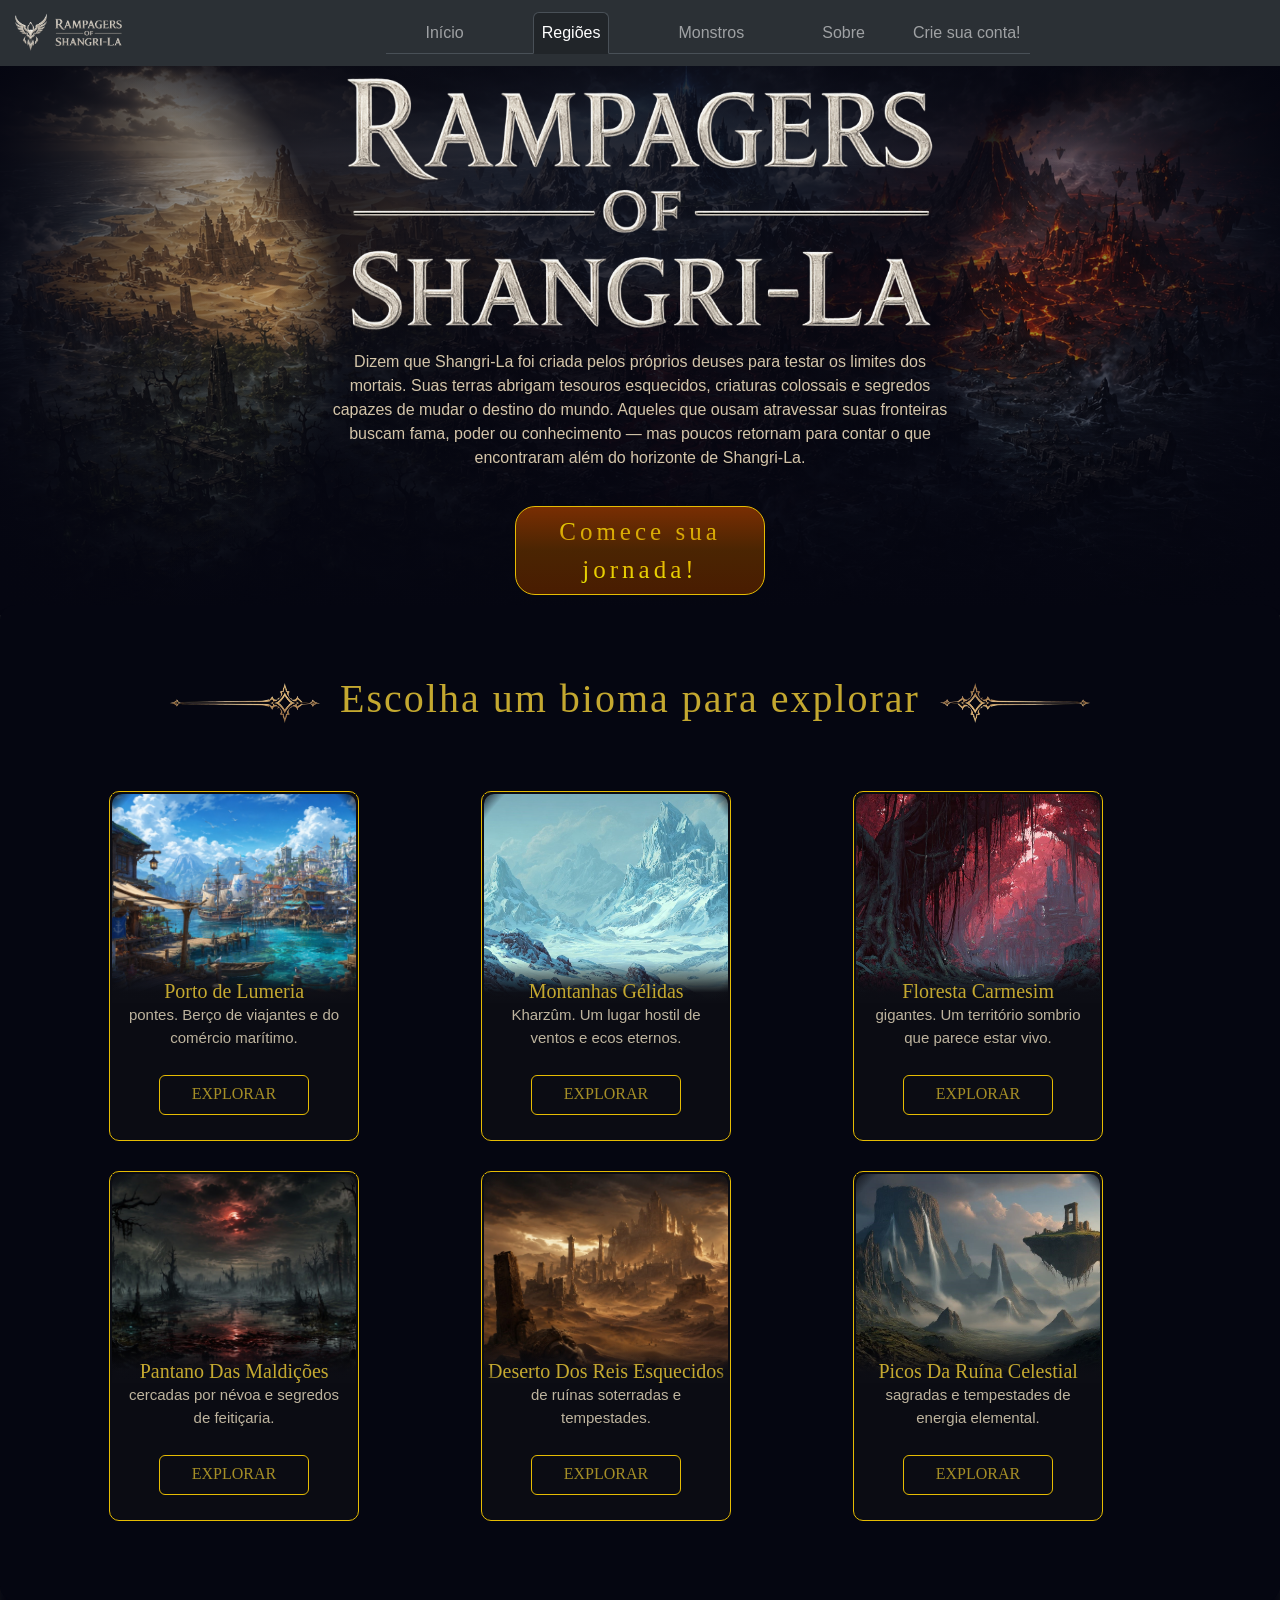
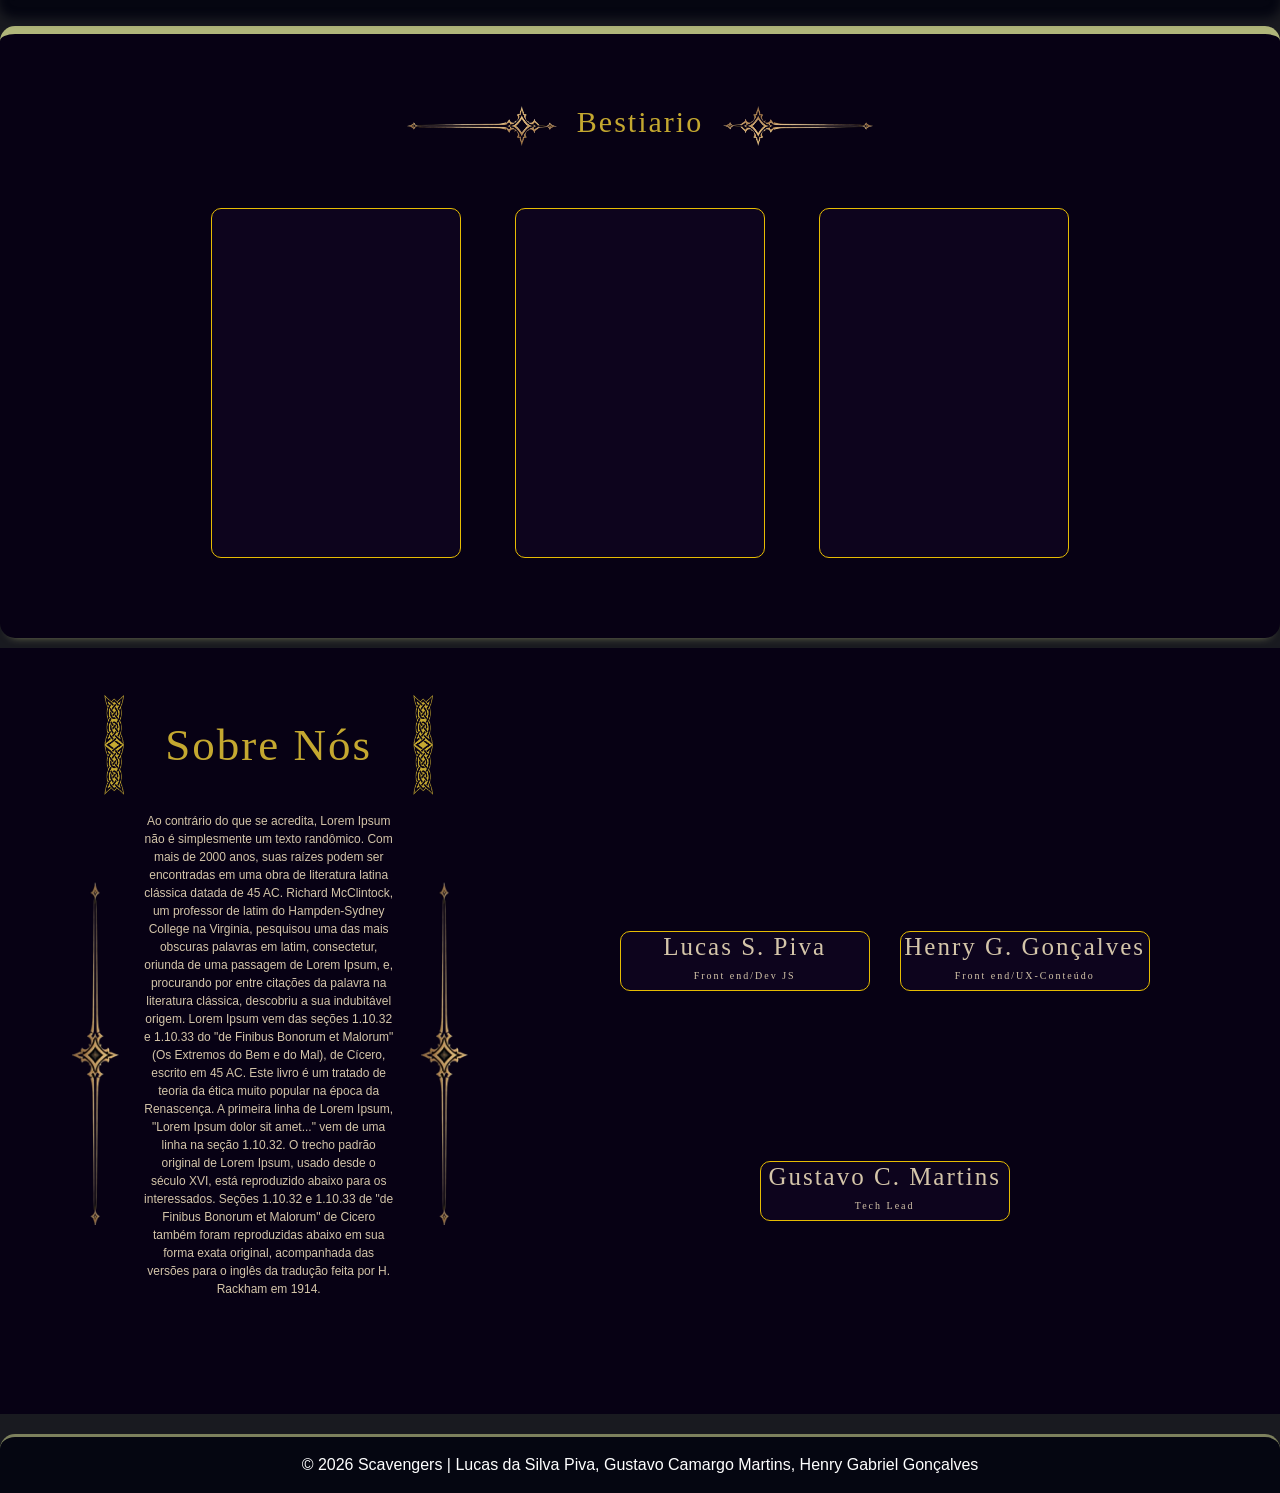
==== commit d6307127: "feat: Adjust cards" ====
--- a/PaginaInicial/index.html
+++ b/PaginaInicial/index.html
@@ -203,7 +203,8 @@
                                 <h2 class="titulo-sobre m-0">Sobre Nós</h2>
                                 <img class="right-titulo-sobre" src="./Assets/img/entalhe.png" alt="">
                             </div>
-                            <div class="d-descricao-sobre">
+                            <div class="d-descricao-sobre d-flex justify-content-center">
+                                <img class="left-descricao-sobre" src="./Assets/img/divisor.png" alt="">
                                 <p class="descricao-sobre">
                                     Ao contrário do que se acredita, Lorem Ipsum não é simplesmente um texto randômico.
                                     Com mais de 2000 anos, suas raízes podem ser encontradas em uma obra de literatura latina clássica datada de 45 AC.
@@ -217,6 +218,7 @@
                                     Seções 1.10.32 e 1.10.33 de "de Finibus Bonorum et Malorum" de Cicero também foram reproduzidas abaixo em sua forma exata original, 
                                     acompanhada das versões para o inglês da tradução feita por H. Rackham em 1914.
                                 </p>
+                                <img class="right-descricao-sobre" src="./Assets/img/divisor.png" alt="">
                             </div>
                         </div>
                     </div>
--- a/PaginaInicial/style.css
+++ b/PaginaInicial/style.css
@@ -211,8 +211,8 @@
 
 .card-regiao {
     background-color: #0c0d14f1;
-    width: 350px;
-    height: 450px;
+    width: 250px;
+    height: 350px;
     color: var(--cor-texto-primario);
 
     display: flex;
@@ -237,7 +237,7 @@
 }
 
 .titulo-regioes{
-    font-size: 30px;
+    font-size: 40px;
     font-family: var(--fonte-principal-texto-destaque);
     letter-spacing: 2px;
     color: var(--cor-principal-texto-destaque);
@@ -261,7 +261,7 @@
 
 .h1-card-regiao{
     font-family: var(--fonte-principal-texto-destaque);
-    font-size: 25px;
+    font-size: 20px;
     color: var(--cor-principal-texto-destaque);
     position: absolute;
     bottom: 0;   
@@ -271,6 +271,7 @@
 
 .descricao-regiao{
     text-align: justify;
+    font-size: 4px;
 }
 
 /* Porto De Luméria */
@@ -502,8 +503,8 @@
 
 .card-monstro{
     background-color: var(--cor-card-backgroud);
-    width: 350px;
-    height: 450px;
+    width: 250px;
+    height: 350px;
     color: var(--cor-texto-primario);
 
     display: flex;
@@ -544,8 +545,10 @@
     align-items: center;
 }
 
+
+
 .titulo-sobre{
-    font-size: 50px;
+    font-size: 45px;
     font-family: var(--fonte-principal-texto-destaque);
     letter-spacing: 2px;
     color: var(--cor-principal-texto-destaque);
@@ -554,18 +557,31 @@
 
 .left-titulo-sobre,
 .right-titulo-sobre {
-    height: 30px;
-    width: 120px;
+    height: 20px;
+    width: 100px;
     rotate: 90deg;
     margin: 0 -45px; 
     margin-left: 1px;
     margin-right: 1px;
 }
 
+.d-descricao-sobre{
+    margin-top: 20px;
+    align-items: center;
+}
 .descricao-sobre{
     margin-top: 20px;
-    text-align: justify;
-}
+    text-align: center;
+    font-size: 12px;
+}
+.left-descricao-sobre,
+.right-descricao-sobre {
+    height: 100%;
+    width: 60px;
+    margin-left: 20px;
+    margin-right: 20px;
+}
+
 
 .d-integrantes{
     margin: 10px;
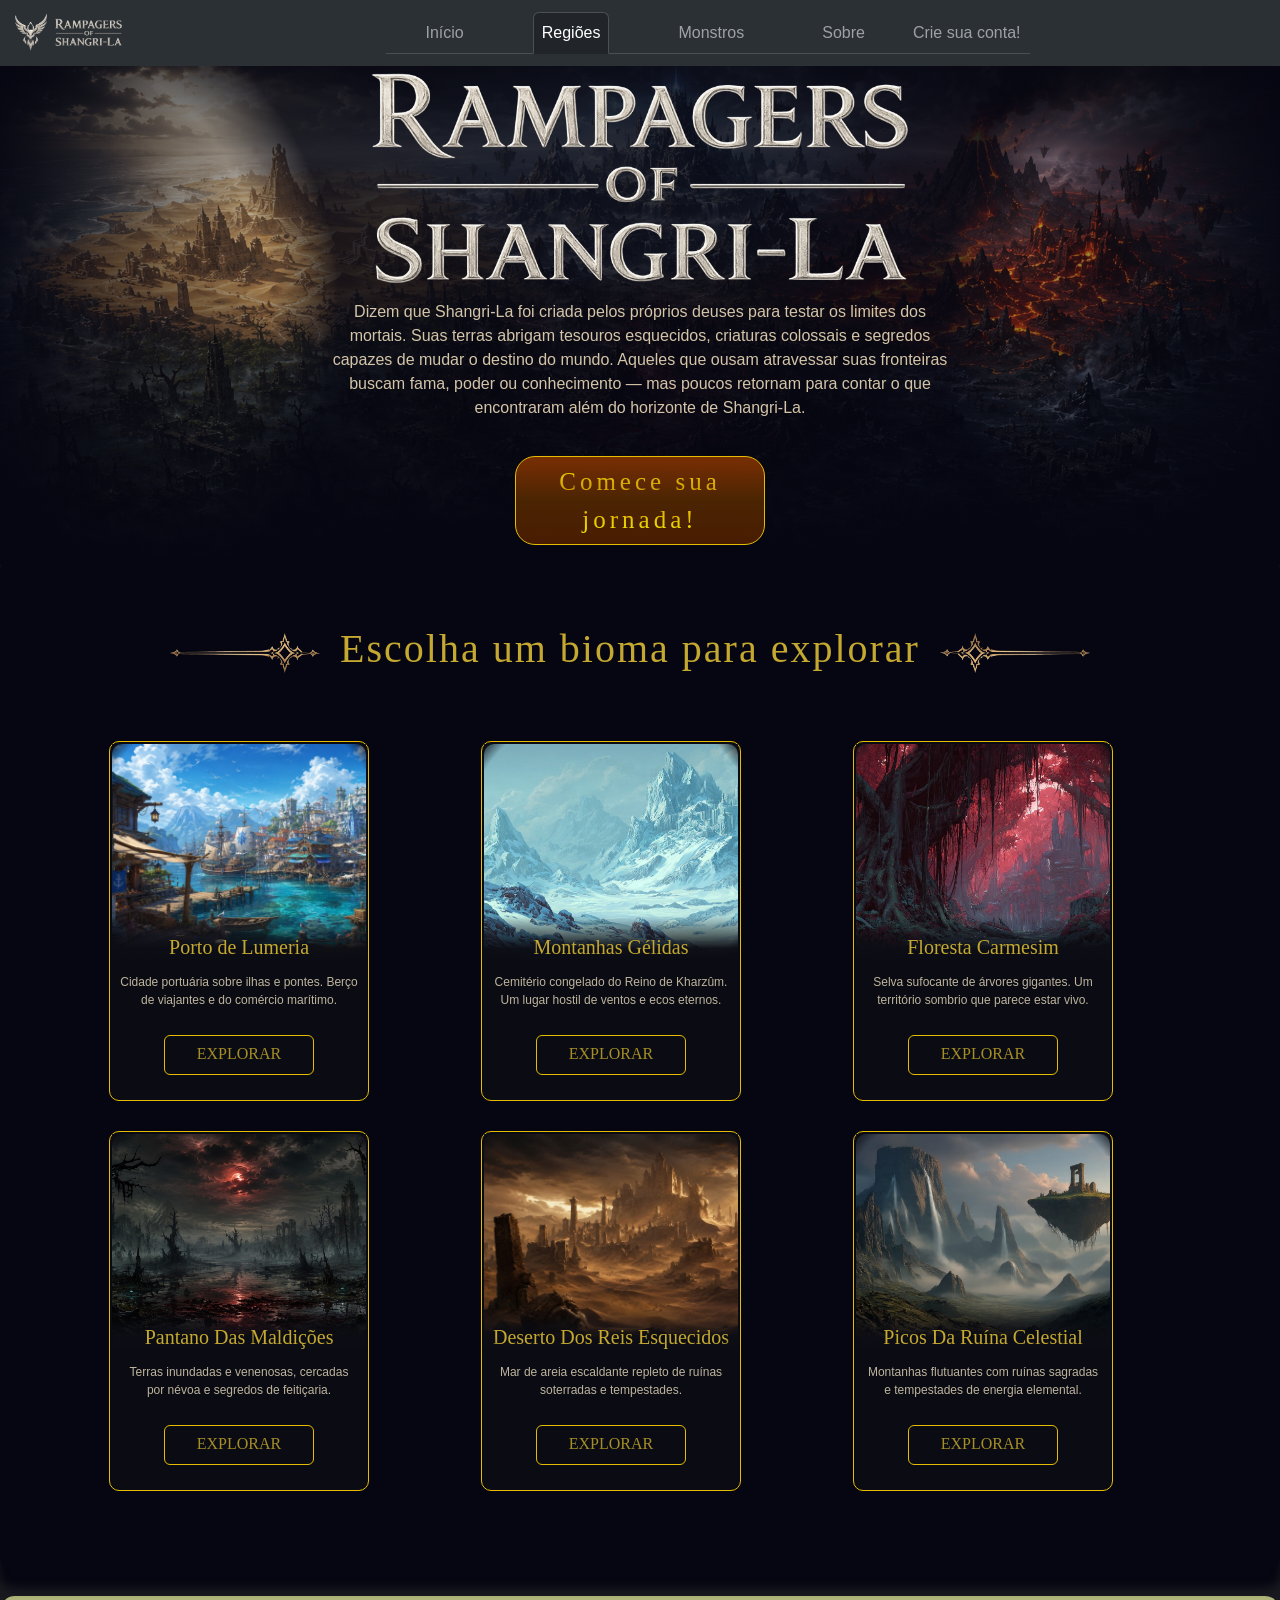
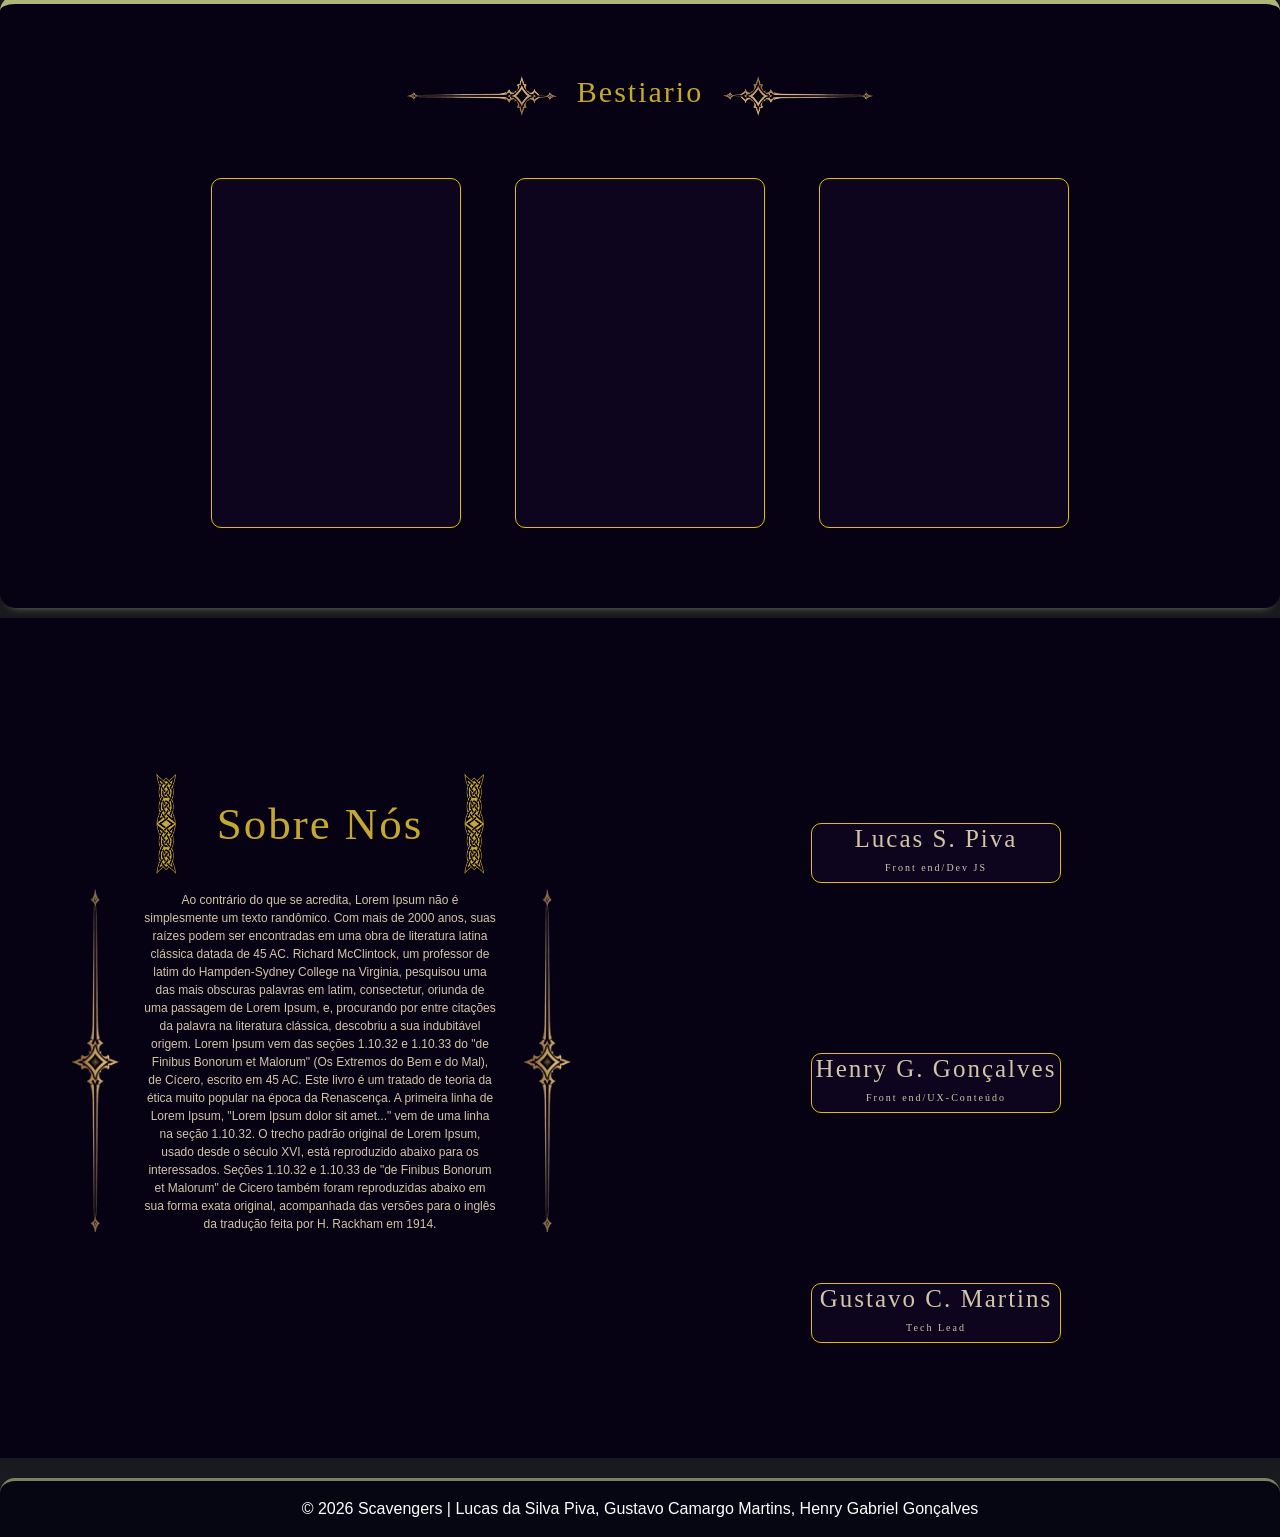
==== commit 920b5612: "feat: Adjust of cards & section sobre" ====
--- a/PaginaInicial/index.html
+++ b/PaginaInicial/index.html
@@ -90,7 +90,8 @@
                                 </div>
                                 <p class="descricao-regiao">
                                     Cidade portuária sobre ilhas e pontes. Berço de viajantes e do comércio marítimo.
-                                </p> <a class="btn btn-regiao btn-regiao-texto" id="btn-regiao-porto-lumeria" href="../Biomas/PORTO/index.html">EXPLORAR</a>
+                                </p> 
+                                <a class="btn btn-regiao btn-regiao-texto" id="btn-regiao-porto-lumeria" href="../Biomas/PORTO/index.html">EXPLORAR</a>
                             </div>
                         </div>
 
@@ -101,7 +102,8 @@
                                     <h1 class="h1-card-regiao">Montanhas Gélidas</h1>
                                 </div>
                                 <p class="descricao-regiao">
-                                    Cemitério congelado do Reino de Kharzûm. Um lugar hostil de ventos e ecos eternos.                                </p>
+                                    Cemitério congelado do Reino de Kharzûm. Um lugar hostil de ventos e ecos eternos.                                
+                                </p>
                                 <a class="btn btn-regiao btn-regiao-texto" id="btn-regiao-montanhas-gelidas" href="../Biomas/MONTANHAS-GELIDAS/index.html">EXPLORAR</a>
                             </div>
                         </div>
@@ -113,7 +115,8 @@
                                     <h1 class="h1-card-regiao">Floresta Carmesim</h1>
                                 </div>
                                 <p class="descricao-regiao">
-                                    Selva sufocante de árvores gigantes. Um território sombrio que parece estar vivo.                                </p>
+                                    Selva sufocante de árvores gigantes. Um território sombrio que parece estar vivo.                                
+                                </p>
                                 <a class="btn btn-regiao btn-regiao-texto" id="btn-regiao-floresta-carmesim" href="../Biomas/FLORESTA-CARMESIM/index.html">EXPLORAR</a>
                             </div>
                         </div>
@@ -196,7 +199,7 @@
             <div class="container-fluid px-4">
                 
                 <div class="row alinhamento">
-                    <div class="col-xl-5 col-lg-12 d-flex justify-content-center align-items-center">
+                    <div class="col-xl-6 col-lg-12 d-flex justify-content-center align-items-center">
                         <div class="d-sobre">
                             <div class="d-titulo-sobre d-flex justify-content-center">
                                 <img class="left-titulo-sobre" src="./Assets/img/entalhe.png" alt="">
@@ -223,7 +226,7 @@
                         </div>
                     </div>
 
-                    <div class="col-xl-7 col-lg-12 d-flex justify-content-center align-items-center">
+                    <div class="col-xl-6 col-lg-12 d-flex justify-content-center align-items-center">
                         <div class="d-integrantes d-flex flex-wrap justify-content-center">
                             
                             <div class="lucas card-integrante">
--- a/PaginaInicial/style.css
+++ b/PaginaInicial/style.css
@@ -115,8 +115,8 @@
 .titulo-inicio{
     position: relative;
     z-index: 2;
-    height: 300px;
-    width: 600px;
+    height: 250px;
+    width: 550px;
 }
 
 .descricao-inicio{
@@ -211,8 +211,8 @@
 
 .card-regiao {
     background-color: #0c0d14f1;
-    width: 250px;
-    height: 350px;
+    width: 260px;
+    height: 360px;
     color: var(--cor-texto-primario);
 
     display: flex;
@@ -241,7 +241,6 @@
     font-family: var(--fonte-principal-texto-destaque);
     letter-spacing: 2px;
     color: var(--cor-principal-texto-destaque);
-   
 }
 
 .right-titulo-regioes,
@@ -270,169 +269,8 @@
 }
 
 .descricao-regiao{
-    text-align: justify;
-    font-size: 4px;
-}
-
-/* Porto De Luméria */
-
-.card-img-porto-lumeria{
-    position: absolute;
-    top: 0;
-    left: 0;
-    padding: 10px;
-    background-image:url(./Assets/img/portoDeLumeria.jpeg);
-    background-size: cover;
-    justify-content: center;
-}
-
-.card-img-porto-lumeria::before {
-  content: "";
-  position: absolute;
-  inset: 0;
-  background: linear-gradient(to top, #0c0d14 1%, #0c0d14fa 5%, transparent 20%);
-}
-
-.card-img-porto-lumeria::after {
-  content: "";
-  position: absolute;
-  inset: 0;
-  background: radial-gradient(circle, transparent 90%, #0c0d14ce 100%, #0c0d14c2 30%);
-}
-
-/* Montanhas Gélidas */
-
-.card-img-montanhas-gelidas{
-    position: absolute;
-    top: 0;
-    left: 0;
-    padding: 10px;
-    background-image:url(./Assets/img/montanhasGelidas.jpeg);
-    background-size: cover;
-    justify-content: center;
-}
-
-.card-img-montanhas-gelidas::before {
-  content: "";
-  position: absolute;
-  inset: 0;
-  background: linear-gradient(to top, #0c0d14 1%, #0c0d14fa 5%, transparent 20%);
-}
-
-.card-img-montanhas-gelidas::after {
-  content: "";
-  position: absolute;
-  inset: 0;
-  background: radial-gradient(circle, transparent 90%, #0c0d14ce 100%, #0c0d14c2 30%);
-}
-
-/* Floresta Carmesim */
-
-.card-img-floresta-carmesim{
-    position: absolute;
-    top: 0;
-    left: 0;
-    padding: 10px;
-    background-image:url(./Assets/img/florestaCarmesim.jpeg);
-    background-size: cover;
-    justify-content: center;
-}
-
-.card-img-floresta-carmesim::before {
-  content: "";
-  position: absolute;
-  inset: 0;
-  background: linear-gradient(to top, #0c0d14 1%, #0c0d14fa 5%, transparent 20%);
-}
-
-.card-img-floresta-carmesim::after {
-  content: "";
-  position: absolute;
-  inset: 0;
-  background: radial-gradient(circle, transparent 90%, #0c0d14ce 100%, #0c0d14c2 30%);
-}
-
-/* Pantano Das Maldições */
-
-.card-img-pantano-maldicoes{
-    position: absolute;
-    top: 0;
-    left: 0;
-    padding: 10px;
-    background-image:url(./Assets/img/pantanoDasMaldicoes.jpeg);
-    background-size: cover;
-    justify-content: center;
-}
-
-.card-img-pantano-maldicoes::before {
-  content: "";
-  position: absolute;
-  inset: 0;
-  background: linear-gradient(to top, #0c0d14 1%, #0c0d14fa 5%, transparent 20%);
-}
-
-.card-img-pantano-maldicoes::after {
-  content: "";
-  position: absolute;
-  inset: 0;
-  background: radial-gradient(circle, transparent 90%, #0c0d14ce 100%, #0c0d14c2 30%);
-}
-
-/* Deserto Dos Reis Esquecidos */
-
-.card-img-deserto-reis-esquecidos{
-    position: absolute;
-    top: 0;
-    left: 0;
-    padding: 10px;
-    background-image:url(./Assets/img/desertoDosReisEsquecidos.jpeg);
-    background-size: cover;
-    justify-content: center;
-}
-
-.card-img-deserto-reis-esquecidos::before {
-  content: "";
-  position: absolute;
-  inset: 0;
-  background: linear-gradient(to top, #0c0d14 1%, #0c0d14fa 5%, transparent 20%);
-}
-
-.card-img-deserto-reis-esquecidos::after {
-  content: "";
-  position: absolute;
-  inset: 0;
-  background: radial-gradient(circle, transparent 90%, #0c0d14ce 100%, #0c0d14c2 30%);
-}
-
-/* Picos Da Ruína Celestial */
-
-.card-img-picos-ruina-celestial{
-    position: absolute;
-    top: 0;
-    left: 0;
-    padding: 10px;
-    background-image:url(./Assets/img/picosDaRuinaCelestial.jpeg);
-    background-size: cover;
-    justify-content: center;
-}
-
-.card-img-picos-ruina-celestial::before {
-  content: "";
-  position: absolute;
-  inset: 0;
-  background: linear-gradient(to top, #0c0d14 1%, #0c0d14fa 5%, transparent 20%);
-}
-
-.card-img-picos-ruina-celestial::after {
-  content: "";
-  position: absolute;
-  inset: 0;
-  background: radial-gradient(circle, transparent 90%, #0c0d14ce 100%, #0c0d14c2 30%);
-}
-
-.descricao-regiao{
     color: var(--cor-texto-secundario);
-    font-size: 15px;
+    font-size: 12px;
     text-align: center;
     padding: 10px;
 }
@@ -452,6 +290,164 @@
     font-family: var(--fonte-principal-texto-destaque);
     color : var(--cor-secundaria-texto-destaque);
 }
+
+/* Porto De Luméria */
+
+.card-img-porto-lumeria{
+    position: absolute;
+    top: 0;
+    left: 0;
+    padding: 10px;
+    background-image:url(./Assets/img/portoDeLumeria.jpeg);
+    background-size: cover;
+    justify-content: center;
+}
+
+.card-img-porto-lumeria::before {
+  content: "";
+  position: absolute;
+  inset: 0;
+  background: linear-gradient(to top, #0c0d14 1%, #0c0d14fa 5%, transparent 20%);
+}
+
+.card-img-porto-lumeria::after {
+  content: "";
+  position: absolute;
+  inset: 0;
+  background: radial-gradient(circle, transparent 90%, #0c0d14ce 100%, #0c0d14c2 30%);
+}
+
+/* Montanhas Gélidas */
+
+.card-img-montanhas-gelidas{
+    position: absolute;
+    top: 0;
+    left: 0;
+    padding: 10px;
+    background-image:url(./Assets/img/montanhasGelidas.jpeg);
+    background-size: cover;
+    justify-content: center;
+}
+
+.card-img-montanhas-gelidas::before {
+  content: "";
+  position: absolute;
+  inset: 0;
+  background: linear-gradient(to top, #0c0d14 1%, #0c0d14fa 5%, transparent 20%);
+}
+
+.card-img-montanhas-gelidas::after {
+  content: "";
+  position: absolute;
+  inset: 0;
+  background: radial-gradient(circle, transparent 90%, #0c0d14ce 100%, #0c0d14c2 30%);
+}
+
+/* Floresta Carmesim */
+
+.card-img-floresta-carmesim{
+    position: absolute;
+    top: 0;
+    left: 0;
+    padding: 10px;
+    background-image:url(./Assets/img/florestaCarmesim.jpeg);
+    background-size: cover;
+    justify-content: center;
+}
+
+.card-img-floresta-carmesim::before {
+  content: "";
+  position: absolute;
+  inset: 0;
+  background: linear-gradient(to top, #0c0d14 1%, #0c0d14fa 5%, transparent 20%);
+}
+
+.card-img-floresta-carmesim::after {
+  content: "";
+  position: absolute;
+  inset: 0;
+  background: radial-gradient(circle, transparent 90%, #0c0d14ce 100%, #0c0d14c2 30%);
+}
+
+/* Pantano Das Maldições */
+
+.card-img-pantano-maldicoes{
+    position: absolute;
+    top: 0;
+    left: 0;
+    padding: 10px;
+    background-image:url(./Assets/img/pantanoDasMaldicoes.jpeg);
+    background-size: cover;
+    justify-content: center;
+}
+
+.card-img-pantano-maldicoes::before {
+  content: "";
+  position: absolute;
+  inset: 0;
+  background: linear-gradient(to top, #0c0d14 1%, #0c0d14fa 5%, transparent 20%);
+}
+
+.card-img-pantano-maldicoes::after {
+  content: "";
+  position: absolute;
+  inset: 0;
+  background: radial-gradient(circle, transparent 90%, #0c0d14ce 100%, #0c0d14c2 30%);
+}
+
+/* Deserto Dos Reis Esquecidos */
+
+.card-img-deserto-reis-esquecidos{
+    position: absolute;
+    top: 0;
+    left: 0;
+    padding: 10px;
+    background-image:url(./Assets/img/desertoDosReisEsquecidos.jpeg);
+    background-size: cover;
+    justify-content: center;
+}
+
+.card-img-deserto-reis-esquecidos::before {
+  content: "";
+  position: absolute;
+  inset: 0;
+  background: linear-gradient(to top, #0c0d14 1%, #0c0d14fa 5%, transparent 20%);
+}
+
+.card-img-deserto-reis-esquecidos::after {
+  content: "";
+  position: absolute;
+  inset: 0;
+  background: radial-gradient(circle, transparent 90%, #0c0d14ce 100%, #0c0d14c2 30%);
+}
+
+/* Picos Da Ruína Celestial */
+
+.card-img-picos-ruina-celestial{
+    position: absolute;
+    top: 0;
+    left: 0;
+    padding: 10px;
+    background-image:url(./Assets/img/picosDaRuinaCelestial.jpeg);
+    background-size: cover;
+    justify-content: center;
+}
+
+.card-img-picos-ruina-celestial::before {
+  content: "";
+  position: absolute;
+  inset: 0;
+  background: linear-gradient(to top, #0c0d14 1%, #0c0d14fa 5%, transparent 20%);
+}
+
+.card-img-picos-ruina-celestial::after {
+  content: "";
+  position: absolute;
+  inset: 0;
+  background: radial-gradient(circle, transparent 90%, #0c0d14ce 100%, #0c0d14c2 30%);
+}
+
+
 
 #monstros{
     background-color: var(--cor-secundaria-fundo);
